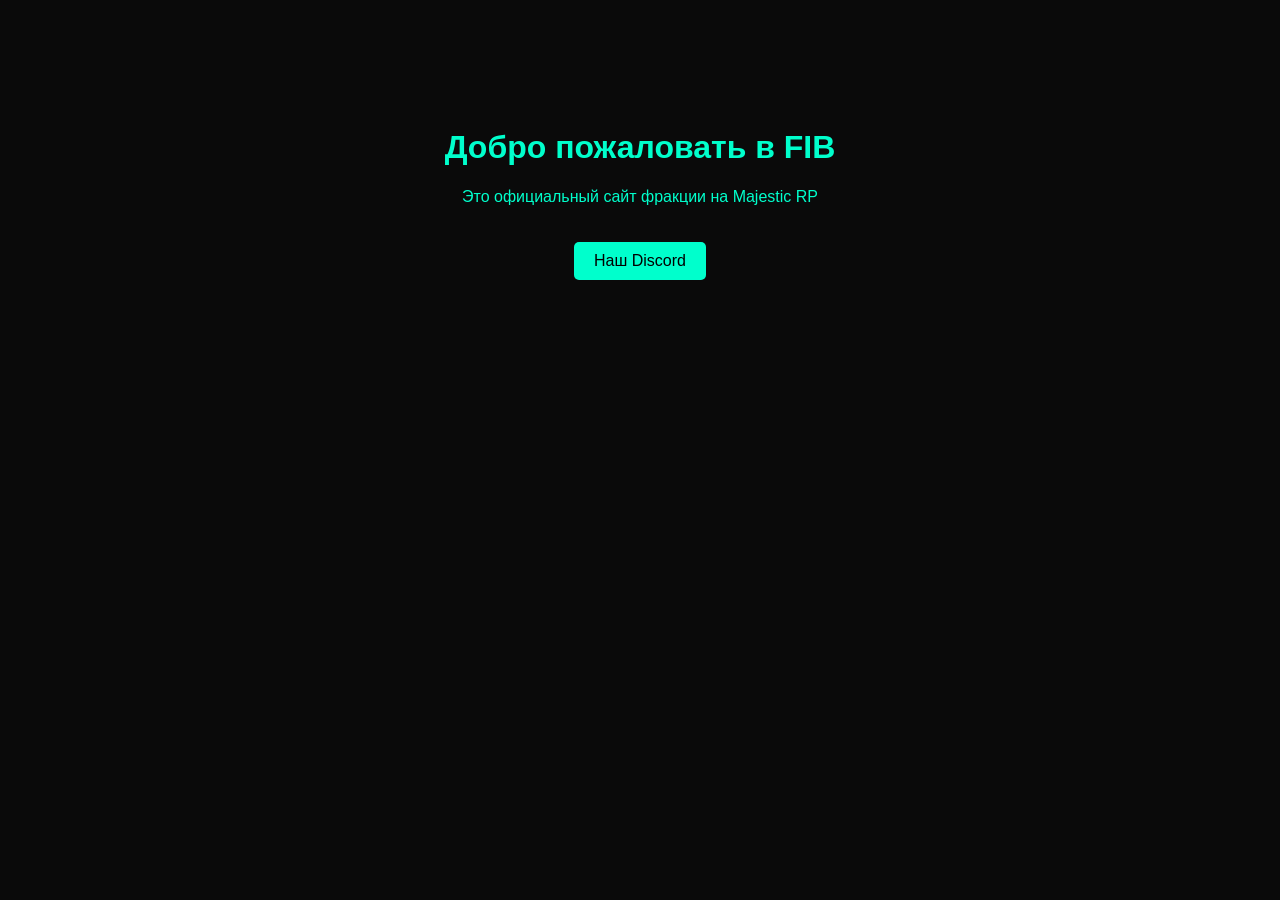
==== index.html @ 02e0b06a "Add files via upload" ====
<!DOCTYPE html>
<html lang="ru">
<head>
    <meta charset="UTF-8">
    <title>Majestic FIB</title>
    <link rel="stylesheet" href="style.css">
</head>
<body>
    <div class="container">
        <h1>Добро пожаловать в FIB</h1>
        <p>Это официальный сайт фракции на Majestic RP</p>
        <a href="https://discord.gg/yourserver" target="_blank" class="btn">Наш Discord</a>
    </div>
</body>
</html>
---- style.css ----
body {
    background-color: #0a0a0a;
    color: #00ffcc;
    font-family: Arial, sans-serif;
    text-align: center;
    padding-top: 100px;
}
.container {
    max-width: 600px;
    margin: auto;
}
.btn {
    display: inline-block;
    padding: 10px 20px;
    margin-top: 20px;
    background-color: #00ffcc;
    color: #000;
    text-decoration: none;
    border-radius: 5px;
}
.btn:hover {
    background-color: #00ddaa;
}
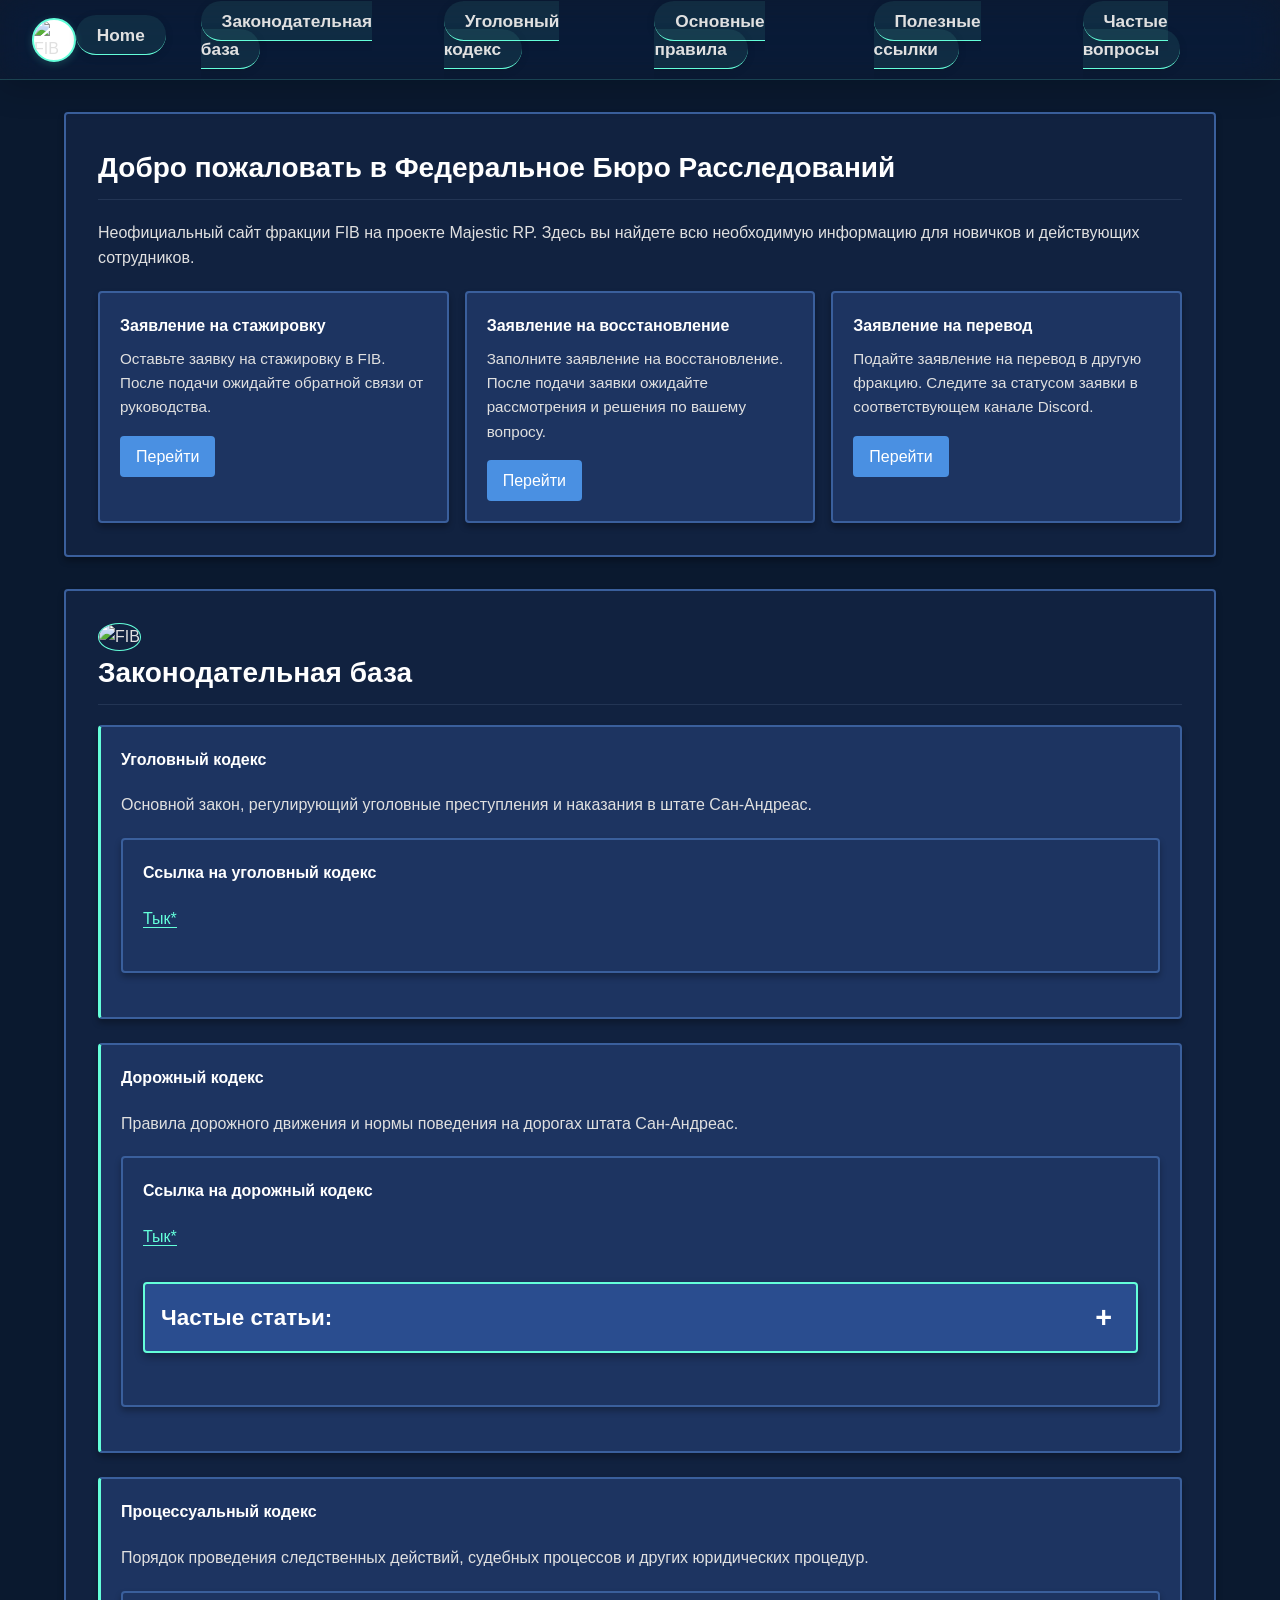
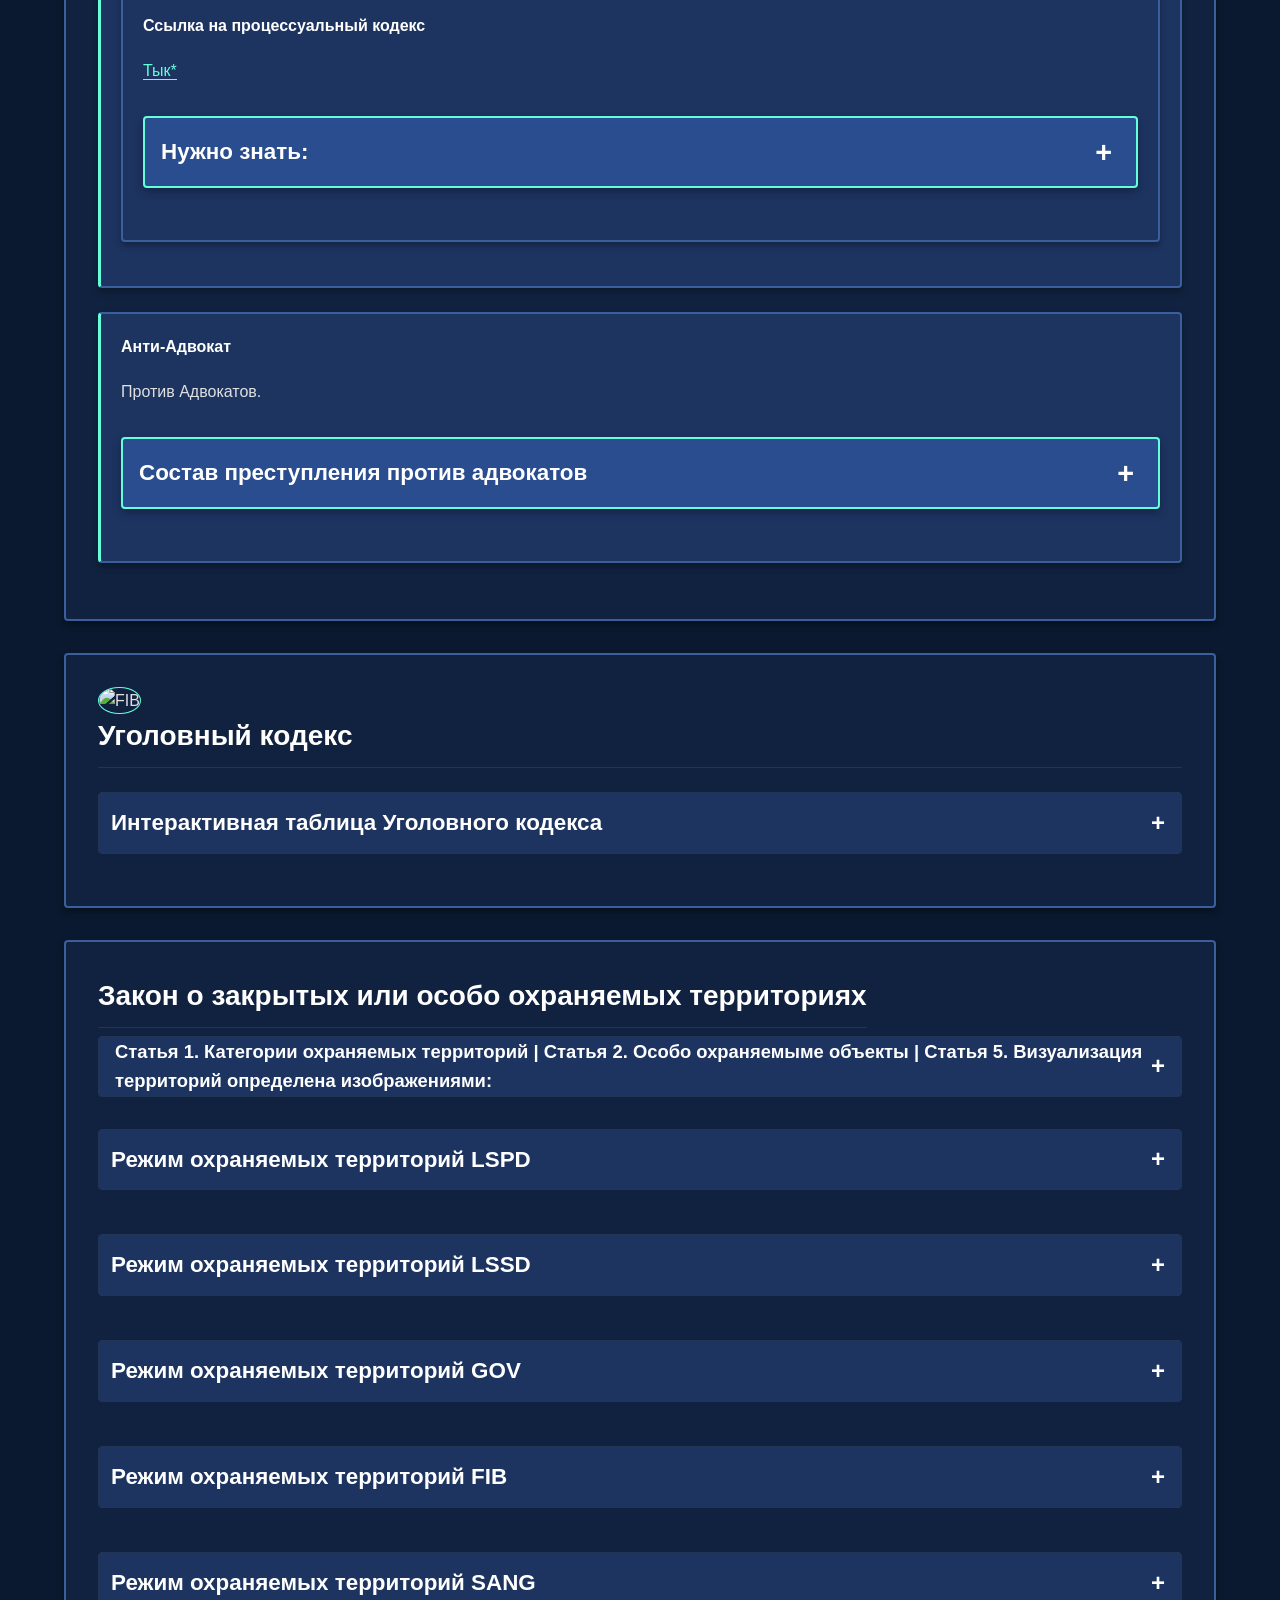
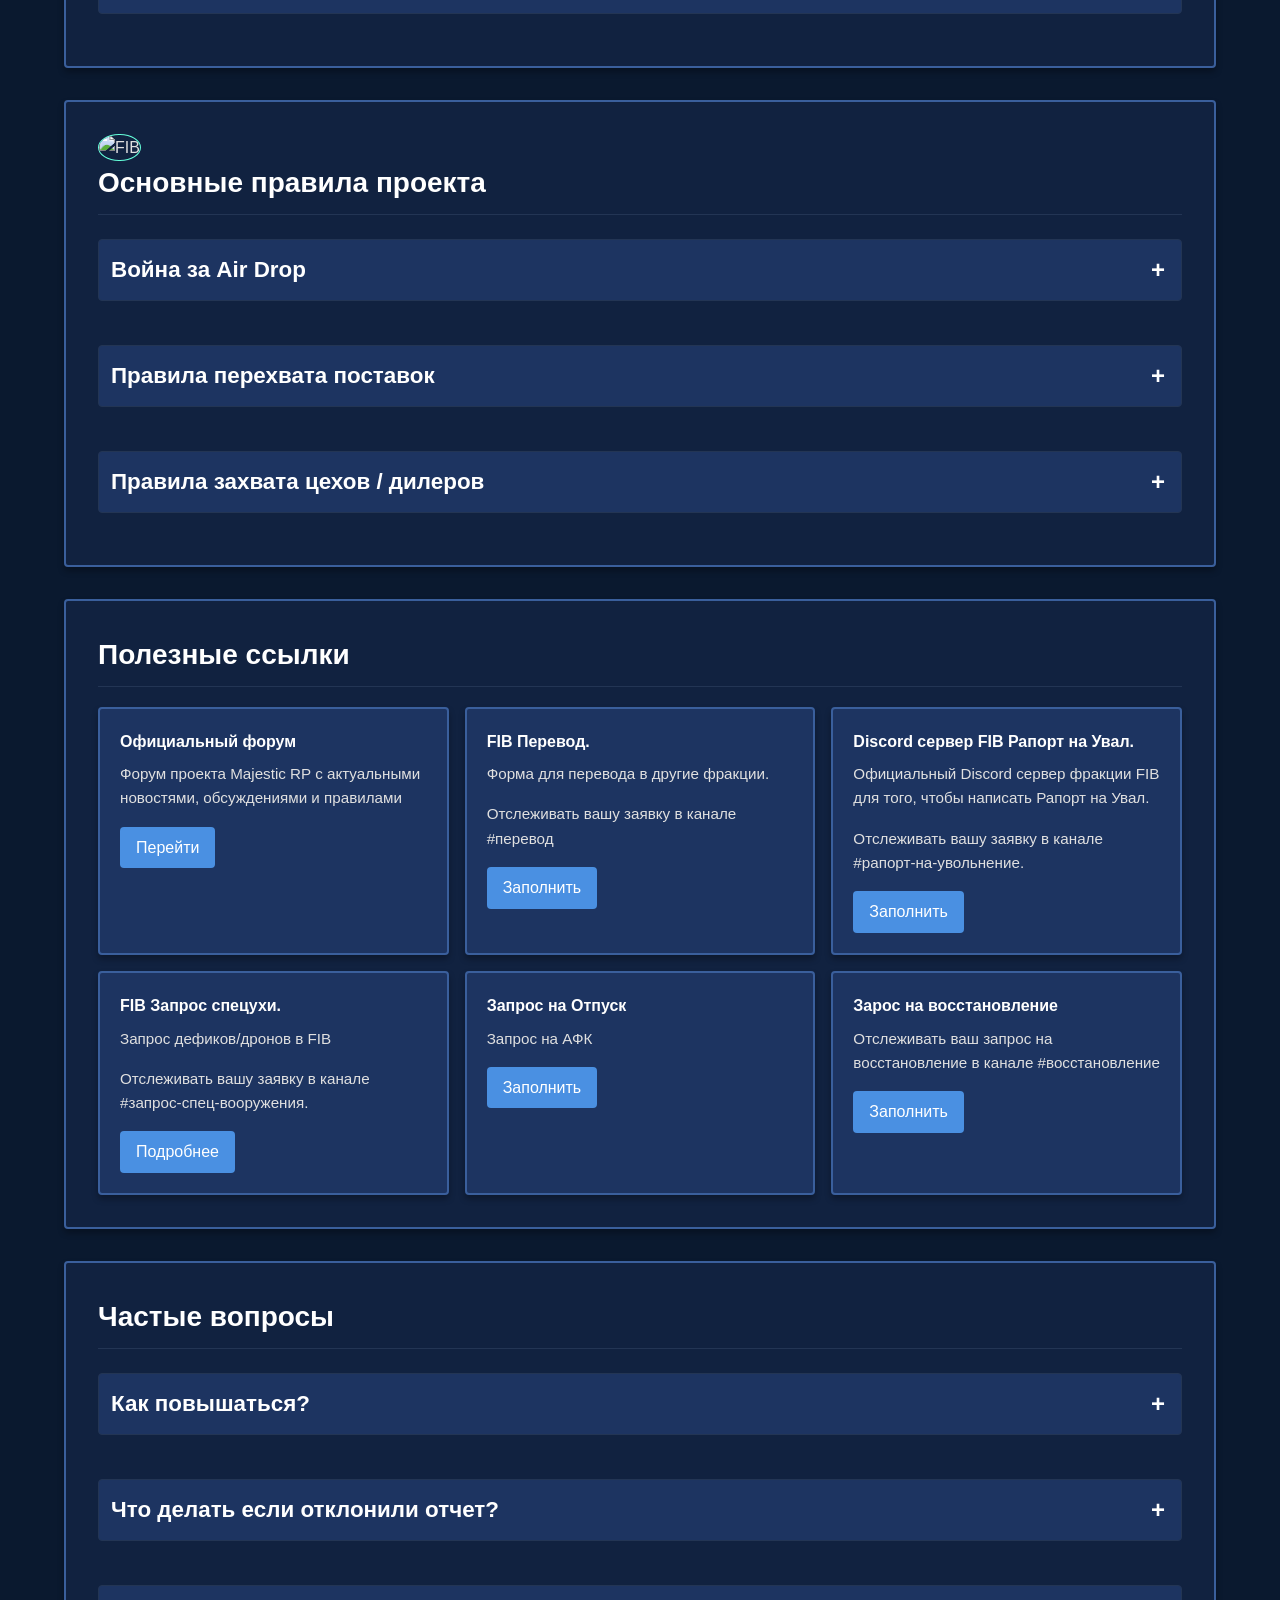
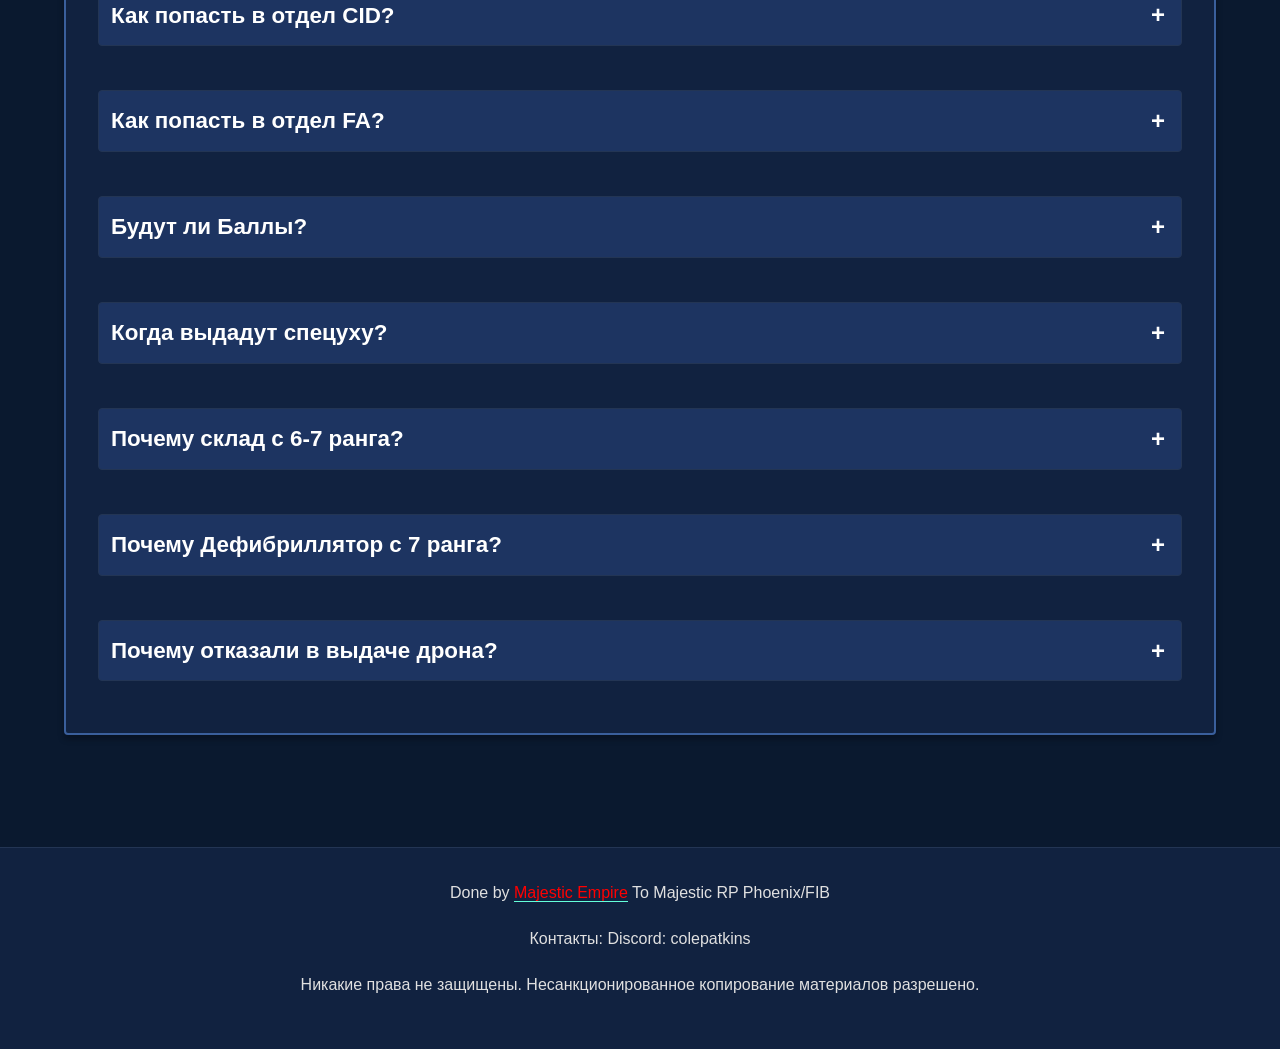
==== commit 7f1fff51: "Add files via upload" ====
--- a/index.html
+++ b/index.html
@@ -1,15 +1,2248 @@
-<!DOCTYPE html>
-<html lang="ru">
-<head>
-    <meta charset="UTF-8">
-    <title>Majestic FIB</title>
-    <link rel="stylesheet" href="style.css">
-</head>
-<body>
-    <div class="container">
-        <h1>Добро пожаловать в FIB</h1>
-        <p>Это официальный сайт фракции на Majestic RP</p>
-        <a href="https://discord.gg/yourserver" target="_blank" class="btn">Наш Discord</a>
-    </div>
-</body>
-</html>+<!DOCTYPE html>
+<html lang="ru">
+<head>
+    <meta charset="UTF-8">
+    <meta name="viewport" content="width=device-width, initial-scale=1.0, maximum-scale=1.0, user-scalable=no">
+    <title>FIB Majestic RP</title>
+    <link rel="stylesheet" href="https://cdnjs.cloudflare.com/ajax/libs/animate.css/4.1.1/animate.min.css">
+    <style>
+        :root {
+            --black: #0a192f;
+            --dark-gray: #112240;
+            --gray: #1d3461;
+            --light-gray: #2a4d8f;
+            --text: #e0e0e0;
+            --text-light: #ffffff;
+            --accent: #64ffda;
+            --accent-hover: #4cd8b2;
+            --border: #233554;
+            --border-bright: #3a5f9c;
+            --card-bg: #112240;
+            --button-bg: #1d3461;
+            --button-hover: #2a4d8f;
+            --delete-btn: #ff4d4d;
+            --delete-btn-hover: #ff3333;
+            --shadow: rgba(0, 0, 0, 0.3);
+            --transition-speed: 0.3s;
+            --link-btn: #4a90e2;
+            --link-btn-hover: #357abd;
+        }
+        
+        * {
+            margin: 0;
+            padding: 0;
+            box-sizing: border-box;
+            font-family: 'Inter', -apple-system, BlinkMacSystemFont, sans-serif;
+            transition: all var(--transition-speed) ease;
+            -webkit-text-size-adjust: none;
+            -moz-text-size-adjust: none;
+            -ms-text-size-adjust: none;
+            text-size-adjust: none;
+        }
+        
+        html {
+            scroll-behavior: smooth;
+            scroll-padding-top: 100px;
+        }
+        
+        @font-face {
+            font-family: 'Inter';
+            font-style: normal;
+            font-weight: 400;
+            src: url('https://fonts.googleapis.com/css2?family=Inter:wght@400;500;700&display=swap');
+        }
+        
+        body {
+            background-color: var(--black);
+            color: var(--text);
+            line-height: 1.6;
+            min-height: 100vh;
+            display: flex;
+            flex-direction: column;
+            align-items: center;
+            width: 100%;
+            overflow-x: hidden;
+        }
+        
+        .navbar {
+            background-color: var(--dark-gray);
+            display: flex;
+            justify-content: space-between;
+            align-items: center;
+            padding: 1rem 2rem;
+            position: sticky;
+            top: 0;
+            z-index: 1000;
+            width: 100%;
+            max-width: 100%;
+            border-bottom: 2px solid var(--border-bright);
+            box-shadow: 0 4px 6px var(--shadow);
+            transition: all 0.3s ease;
+        }
+
+        .logo-container {
+            display: flex;
+            align-items: center;
+            transition: all 0.3s ease;
+            position: relative;
+            height: 3.5rem;
+        }
+
+        .logo {
+            height: 3.5rem;
+            width: 3.5rem;
+            min-width: 3.5rem;
+            min-height: 3.5rem;
+            max-height: 3.5rem;
+            object-fit: cover;
+            border-radius: 50%;
+            margin-right: 1rem;
+            border: 1px solid var(--accent);
+            transition: transform 0.5s ease;
+            display: block;
+        }
+
+        .logo:hover {
+            animation: logoRotate 3s linear infinite;
+        }
+
+        @keyframes logoRotate {
+            0% {
+                transform: rotate(0deg);
+            }
+            100% {
+                transform: rotate(360deg);
+            }
+        }
+
+        .logo1 {
+            width: 40px;
+            height: 40px;
+            border-radius: 50%;
+            object-fit: cover;
+            margin-right: 1rem;
+            border: 1px solid var(--accent);
+            transition: transform 0.5s ease;
+        }
+
+        .logo1:hover {
+            animation: logoRotate 3s linear infinite;
+        }
+
+        .navbar::after {
+            content: '';
+            position: absolute;
+            top: 0;
+            left: 0;
+            right: 0;
+            bottom: 0;
+            background: var(--dark-gray);
+            z-index: -1;
+            transition: transform 0.5s ease;
+        }
+
+        .navbar:hover::after {
+            animation: navbarRotate 3s linear infinite;
+        }
+        
+        .nav-links {
+            display: flex;
+            align-items: center;
+            justify-content: center;
+
+            list-style: none;
+            flex-wrap: wrap;
+            transition: transform 0.5s ease;
+            margin-top: 25px;
+        }
+        
+        .nav-links li {
+            margin-left: 1.5rem;
+            display: flex;
+            align-items: center;
+            height: 100%;
+        }
+        
+        .nav-links a {
+            display: flex;
+            align-items: center;
+            height: 2.5rem;
+            padding: 0 1.2rem;
+            color: var(--text);
+            text-decoration: none;
+            font-weight: 600;
+            border-radius: 1.5rem;
+            font-size: 1.08rem;
+            background: rgba(76, 255, 218, 0.08);
+            box-shadow: 0 2px 8px var(--shadow);
+            transition: background 0.2s, color 0.2s, box-shadow 0.2s;
+        }
+        
+        .nav-links a::after {
+            content: '';
+            position: absolute;
+            width: 0;
+            height: 1px;
+            bottom: 0;
+            left: 0;
+            background-color: var(--accent);
+            transition: width var(--transition-speed) ease;
+        }
+        
+        .nav-links a:hover::after {
+            width: 100%;
+        }
+        
+        .nav-links a:hover {
+            background: var(--accent);
+            color: var(--black);
+            box-shadow: 0 4px 16px var(--shadow);
+        }
+        
+        .container {
+            max-width: 1200px;
+            margin: 2rem auto;
+            padding: 0 1.5rem;
+            width: 100%;
+        }
+        
+        section {
+            background-color: var(--dark-gray);
+            border: 2px solid var(--border-bright);
+            box-shadow: 0 4px 6px var(--shadow);
+            border-radius: 4px;
+            padding: 2rem;
+            margin-bottom: 2rem;
+            animation: fadeIn 0.5s ease;
+        }
+        
+        @keyframes fadeIn {
+            from {
+                opacity: 0;
+                transform: translateY(20px);
+            }
+            to {
+                opacity: 1;
+                transform: translateY(0);
+            }
+        }
+        
+        h1, h2, h3, h4 {
+            color: var(--text-light);
+            margin-bottom: 1.25rem;
+            font-weight: 600;
+        }
+        
+        h1 {
+            font-size: 2rem;
+        }
+        
+        h2 {
+            font-size: 1.75rem;
+            padding-bottom: 0.5rem;
+            border-bottom: 1px solid var(--border);
+        }
+        
+        h3 {
+            font-size: 1.4rem;
+            margin-top: 1.5rem;
+            cursor: pointer;
+            padding: 0.75rem;
+            background-color: var(--gray);
+            border-radius: 4px;
+            transition: all var(--transition-speed) ease;
+            border: 1px solid var(--border);
+            position: relative;
+            padding-right: 2.5rem;
+        }
+        
+        h3:hover {
+            background-color: var(--light-gray);
+            transform: translateX(10px);
+        }
+
+        h3::after {
+            content: '+';
+            position: absolute;
+            right: 1rem;
+            top: 50%;
+            transform: translateY(-50%);
+            font-size: 1.5rem;
+            transition: transform var(--transition-speed) ease;
+        }
+
+        h3.active::after {
+            content: '-';
+            transform: translateY(-50%);
+        }
+
+        /* New styles for important buttons */
+        h3.important-button {
+            background-color: var(--light-gray);
+            border: 2px solid var(--accent);
+            color: var(--text-light);
+            font-weight: 600;
+            padding: 1rem;
+            box-shadow: 0 4px 8px var(--shadow);
+            margin: 2rem 0;
+        }
+
+        h3.important-button:hover {
+            background-color: var(--accent);
+            color: var(--black);
+            transform: translateX(10px) scale(1.02);
+        }
+
+        h3.important-button::after {
+            font-size: 1.8rem;
+            right: 1.5rem;
+        }
+        
+        p {
+            margin-bottom: 1.25rem;
+            font-size: 1rem;
+        }
+        
+        ul, ol {
+            margin-left: 1.5rem;
+            margin-bottom: 1.25rem;
+        }
+        
+        li {
+            margin-bottom: 0.5rem;
+        }
+        
+        .code-section, .article-item, .rule-content {
+            background: var(--gray);
+            border: 2px solid var(--border-bright);
+            box-shadow: 0 4px 6px var(--shadow);
+            padding: 1.25rem;
+            margin-bottom: 1.5rem;
+            border-radius: 4px;
+            transition: transform var(--transition-speed) ease, box-shadow var(--transition-speed) ease;
+        }
+        
+        .code-section:hover, .article-item:hover, .rule-content:hover {
+            transform: translateY(-5px);
+            box-shadow: 0 6px 12px var(--shadow);
+        }
+        
+        .code-section {
+            border-left: 3px solid var(--accent);
+        }
+        
+        .collapsible-content {
+            max-height: 0;
+            overflow: hidden;
+            padding: 0 1.25rem;
+            transition: all 0.5s ease;
+            opacity: 0;
+            visibility: hidden;
+        }
+        
+        .collapsible-content.active {
+            max-height: 10000px;
+            padding: 1.25rem;
+            background: var(--gray);
+            border-radius: 0 0 4px 4px;
+            animation: expand 0.5s ease;
+            opacity: 1;
+            visibility: visible;
+        }
+        
+        @keyframes expand {
+            from {
+                opacity: 0;
+                transform: translateY(-10px);
+            }
+            to {
+                opacity: 1;
+                transform: translateY(0);
+            }
+        }
+        
+        .faq-item {
+            background: var(--gray);
+            border: 2px solid var(--border-bright);
+            box-shadow: 0 4px 6px var(--shadow);
+            padding: 1rem;
+            margin-bottom: 1rem;
+            border-radius: 4px;
+        }
+        
+        a {
+            color: var(--accent);
+            text-decoration: none;
+            border-bottom: 1px solid var(--accent);
+            transition: all 0.2s ease;
+        }
+        
+        a:hover {
+            color: var(--accent-hover);
+            border-bottom-color: transparent;
+        }
+        
+        .crime-composition {
+            display: flex;
+            justify-content: center;
+            align-items: flex-start;
+            gap: 1rem;
+            margin: 2rem 0;
+            flex-wrap: wrap;
+        }
+        
+        .composition-block {
+            background-color: var(--gray);
+            border: 2px solid var(--border-bright);
+            box-shadow: 0 4px 6px var(--shadow);
+            border-radius: 4px;
+            padding: 1rem;
+            width: 100%;
+            max-width: 450px;
+            flex: 1;
+            min-width: 300px;
+        }
+        
+        .block-title {
+            font-weight: 600;
+            font-size: 1.1rem;
+            text-align: center;
+            margin-bottom: 1rem;
+            padding-bottom: 0.5rem;
+            border-bottom: 1px solid var(--border);
+            color: var(--text-light);
+        }
+        
+        .sub-block {
+            margin-bottom: 1rem;
+        }
+        
+        .sub-block-title {
+            font-weight: 500;
+            margin-bottom: 0.75rem;
+            color: var(--text-light);
+        }
+        
+        .item {
+            margin-left: 1rem;
+            margin-bottom: 0.5rem;
+            font-size: 0.95rem;
+        }
+        
+        .required {
+            color: var(--text-light);
+            font-weight: 500;
+        }
+        
+        .plus-sign {
+            font-size: 1.5rem;
+            align-self: center;
+            margin: 0 0.5rem;
+            color: var(--accent);
+        }
+        
+        .explanation {
+            max-width: 800px;
+            margin-top: 1.5rem;
+            padding: 1rem;
+            background-color: var(--gray);
+            border: 1px solid var(--border);
+            border-radius: 4px;
+            font-size: 0.95rem;
+        }
+        
+        .section-connector {
+            position: relative;
+            height: 1rem;
+            margin: 0.75rem 0;
+        }
+        
+        .section-connector:before {
+            content: "";
+            position: absolute;
+            top: 50%;
+            left: 0;
+            right: 0;
+            height: 1px;
+            background-color: var(--border);
+        }
+        
+        .investigation-list {
+            columns: 2;
+            column-gap: 2rem;
+            margin: 1rem 0;
+        }
+        
+        .investigation-list li {
+            break-inside: avoid;
+            margin-bottom: 0.5rem;
+            font-size: 0.95rem;
+        }
+
+        .useful-links {
+            display: grid;
+            grid-template-columns: repeat(auto-fill, minmax(280px, 1fr));
+            gap: 1rem;
+            margin-top: 1rem;
+        }
+        
+        .link-card {
+            background: var(--gray);
+            border: 2px solid var(--border-bright);
+            box-shadow: 0 4px 6px var(--shadow);
+            border-radius: 4px;
+            padding: 1.25rem;
+            transition: transform var(--transition-speed) ease, box-shadow var(--transition-speed) ease;
+        }
+        
+        .link-card:hover {
+            transform: translateY(-5px);
+            box-shadow: 0 6px 12px var(--shadow);
+        }
+        
+        .link-card h4 {
+            margin-bottom: 0.5rem;
+            color: var(--text-light);
+        }
+        
+        .link-card p {
+            margin-bottom: 1rem;
+            font-size: 0.95rem;
+        }
+        
+        .link-card a {
+            display: inline-block;
+            padding: 0.5rem 1rem;
+            background: var(--link-btn);
+            border-radius: 4px;
+            color: var(--text-light);
+            font-weight: 500;
+            border: none;
+            transition: all var(--transition-speed) ease;
+        }
+        
+        .link-card a:hover {
+            background: var(--link-btn-hover);
+            color: var(--text-light);
+            transform: translateY(-2px);
+        }
+
+        .uk-fullscreen {
+            position: fixed;
+            top: 0;
+            left: 0;
+            right: 0;
+            bottom: 0;
+            width: 100%;
+            height: 100%;
+            z-index: 1000;
+            background-color: var(--black);
+            padding: 1rem;
+            display: flex;
+            flex-direction: column;
+            border: 2px solid var(--border-bright);
+            box-shadow: 0 8px 16px var(--shadow);
+            animation: fadeIn 0.3s ease;
+        }
+        
+        .uk-fullscreen-header {
+            display: flex;
+            justify-content: space-between;
+            align-items: center;
+            margin-bottom: 1rem;
+            padding-bottom: 0.5rem;
+            border-bottom: 2px solid var(--border-bright);
+        }
+        
+        .uk-fullscreen-close {
+            background-color: var(--border);
+            color: var(--text-light);
+            border: 2px solid var(--border-bright);
+            box-shadow: 0 2px 4px var(--shadow);
+            border-radius: 4px;
+            cursor: pointer;
+            font-weight: 500;
+            transition: all var(--transition-speed) ease;
+        }
+        
+        .uk-fullscreen-close:hover {
+            transform: rotate(90deg);
+        }
+        
+        .uk-fullscreen-iframe {
+            flex-grow: 1;
+            border: none;
+            width: 100%;
+            height: calc(100% - 50px);
+        }
+        
+        .uk-fullscreen-btn {
+            background-color: var(--gray);
+            color: var(--text-light);
+            border: 2px solid var(--border-bright);
+            box-shadow: 0 2px 4px var(--shadow);
+            border-radius: 4px;
+            cursor: pointer;
+            font-weight: 500;
+            margin-top: 1rem;
+            display: inline-block;
+            padding: 0.75rem 1.5rem;
+            transition: all var(--transition-speed) ease;
+        }
+        
+        .uk-fullscreen-btn:hover {
+            background-color: var(--light-gray);
+            transform: translateY(-2px);
+        }
+        
+        footer {
+            background-color: var(--dark-gray);
+            color: var(--text);
+            text-align: center;
+            padding: 2rem 0;
+            margin-top: 3rem;
+            width: 100%;
+            border-top: 1px solid var(--border);
+            font-size: 0.9rem;
+        }
+        .Red {
+            color: red;
+        }
+        
+        @media (max-width: 992px) {
+            .navbar {
+                padding: 1rem 0.5rem 0.7rem 0.5rem;
+            }
+            
+            .nav-links {
+                gap: 0.7rem;
+                min-height: 44px;
+                height: 44px;
+            }
+            
+            .nav-links a {
+                padding: 0.5rem 1rem;
+                font-size: 0.98rem;
+                height: 32px;
+            }
+            
+            .container {
+                padding: 0 1rem;
+            }
+            
+            section {
+                padding: 1.5rem;
+            }
+            
+            .investigation-list {
+                columns: 1;
+            }
+            
+            .crime-composition {
+                flex-direction: column;
+                align-items: center;
+            }
+            
+            .composition-block {
+                max-width: 100%;
+            }
+        }
+        
+        @media (max-width: 768px) {
+            h1 {
+                font-size: 1.75rem;
+            }
+            
+            h2 {
+                font-size: 1.5rem;
+            }
+            
+            h3 {
+                font-size: 1.25rem;
+            }
+            
+            .crime-composition {
+                flex-direction: column;
+                align-items: center;
+            }
+            
+            .plus-sign {
+                transform: rotate(90deg);
+                margin: 1rem 0;
+            }
+
+            .useful-links {
+                grid-template-columns: 1fr;
+            }
+            
+            .logo-container {
+                flex-direction: column;
+                text-align: center;
+                margin-bottom: 1rem;
+            }
+            
+            .logo {
+                margin-right: 0;
+                margin-bottom: 0.5rem;
+            }
+        }
+        
+        @media (max-width: 480px) {
+            h1 {
+                font-size: 1.5rem;
+            }
+            
+            h2 {
+                font-size: 1.3rem;
+            }
+            
+            h3 {
+                font-size: 1.15rem;
+                padding: 0.75rem;
+            }
+            
+            p, li {
+                font-size: 0.95rem;
+            }
+            
+            section {
+                padding: 1.25rem;
+            }
+            
+            .code-section, .article-item, .rule-content {
+                padding: 1rem;
+            }
+            
+            .composition-block {
+                padding: 0.75rem;
+            }
+            
+            .block-title {
+                font-size: 1rem;
+            }
+            
+            .nav-links {
+                justify-content: center;
+            }
+            
+            .nav-links li {
+                margin: 0.5rem;
+            }
+        }
+
+        .postanovleniya-container {
+            background: var(--gray);
+            padding: 2rem;
+            border-radius: 4px;
+            margin-top: 1rem;
+        }
+
+        .admin-panel, .admin-login {
+            background: var(--dark-gray);
+            padding: 1.5rem;
+            border-radius: 4px;
+            margin-bottom: 2rem;
+            border: 2px solid var(--border-bright);
+            box-shadow: 0 4px 6px var(--shadow);
+        }
+
+        .post-form, .login-form {
+            display: flex;
+            flex-direction: column;
+            gap: 1rem;
+        }
+
+        .form-group {
+            display: flex;
+            flex-direction: column;
+            gap: 0.5rem;
+        }
+
+        .form-group label {
+            color: var(--text-light);
+            font-weight: 500;
+        }
+
+        .form-group input, .form-group textarea {
+            padding: 0.75rem;
+            border-radius: 4px;
+            border: 2px solid var(--border-bright);
+            box-shadow: 0 2px 4px var(--shadow);
+            background: var(--gray);
+            color: var(--text);
+            font-size: 1rem;
+            transition: all var(--transition-speed) ease;
+        }
+
+        .form-group textarea {
+            min-height: 150px;
+            resize: vertical;
+        }
+
+        .form-group input:focus, .form-group textarea:focus {
+            border-color: var(--accent);
+            box-shadow: 0 0 0 2px var(--accent-hover);
+            outline: none;
+            transform: translateY(-2px);
+        }
+
+        .submit-btn, .login-btn, .logout-btn {
+            background: var(--accent);
+            color: var(--black);
+            border: 2px solid var(--border-bright);
+            box-shadow: 0 2px 4px var(--shadow);
+            border-radius: 4px;
+            cursor: pointer;
+            font-weight: 500;
+            padding: 0.75rem 1.5rem;
+            transition: all var(--transition-speed) ease;
+        }
+
+        .submit-btn:hover, .login-btn:hover, .logout-btn:hover {
+            background: var(--accent-hover);
+            transform: translateY(-2px);
+        }
+
+        .posts-list {
+            display: grid;
+            gap: 1.5rem;
+            margin-top: 1.5rem;
+        }
+
+        .post-card {
+            background: var(--card-bg);
+            padding: 1.5rem;
+            border-radius: 4px;
+            border: 2px solid var(--border-bright);
+            box-shadow: 0 4px 6px var(--shadow);
+            transition: transform var(--transition-speed) ease, box-shadow var(--transition-speed) ease;
+        }
+        
+        .post-card:hover {
+            transform: translateY(-5px);
+            box-shadow: 0 6px 12px var(--shadow);
+        }
+
+        .post-card h4 {
+            color: var(--text-light);
+            margin-bottom: 1rem;
+        }
+
+        .post-card p {
+            margin-bottom: 1rem;
+        }
+
+        .post-card img {
+            max-width: 100%;
+            border-radius: 4px;
+            margin-top: 1rem;
+        }
+
+        .post-actions {
+            display: flex;
+            gap: 1rem;
+            margin-top: 1rem;
+        }
+
+        .delete-btn {
+            background: var(--delete-btn);
+            color: white;
+            border: 2px solid var(--delete-btn);
+            box-shadow: 0 2px 4px var(--shadow);
+            border-radius: 4px;
+            cursor: pointer;
+            font-weight: 500;
+            padding: 0.5rem 1rem;
+            transition: all var(--transition-speed) ease;
+        }
+        
+        .delete-btn:hover {
+            background: var(--delete-btn-hover);
+            transform: translateY(-2px);
+        }
+
+        .admin-header {
+            display: flex;
+            justify-content: space-between;
+            align-items: center;
+            margin-bottom: 1.5rem;
+        }
+        img {
+            transition: opacity var(--transition-speed) ease;
+        }
+
+        img[loading] {
+            opacity: 0;
+        }
+
+        img.loaded {
+            opacity: 1;
+        }
+
+        .loading {
+            position: fixed;
+            top: 0;
+            left: 0;
+            width: 100%;
+            height: 100%;
+            background: var(--black);
+            display: flex;
+            justify-content: center;
+            align-items: center;
+            z-index: 9999;
+            animation: fadeOut 0.5s ease 1s forwards;
+        }
+
+        @keyframes fadeOut {
+            to {
+                opacity: 0;
+                visibility: hidden;
+            }
+        }
+
+        .loading-spinner {
+            width: 50px;
+            height: 50px;
+            border: 3px solid var(--border);
+            border-top-color: var(--accent);
+            border-radius: 50%;
+            animation: spin 1s linear infinite;
+        }
+
+        @keyframes spin {
+            to {
+                transform: rotate(360deg);
+            }
+        }
+
+        h3[onclick] {
+            cursor: pointer;
+            -webkit-tap-highlight-color: transparent;
+            touch-action: manipulation;
+        }
+
+        .logo-title-group {
+            display: flex;
+            align-items: center;
+            height: 100%;
+        }
+        .logo-title-group h1 {
+            font-size: 2rem;
+            line-height: 1;
+            margin: 0;
+            display: flex;
+            align-items: center;
+            height: 2.5rem;
+        }
+        .logo-by-connor {
+            display: block;
+            position: absolute;
+            left: 0;
+            top: 60%;
+            white-space: nowrap;
+            opacity: 0;
+            pointer-events: none;
+            font-size: 1rem;
+            color: var(--accent);
+            font-weight: 500;
+            letter-spacing: 0.5px;
+            transform: translateY(0);
+            transition: opacity 0.3s, transform 0.3s;
+        }
+        .logo-container:hover .logo-by-connor,
+        .logo:focus + .logo-title-group .logo-by-connor {
+            opacity: 1;
+            transform: translateY(0);
+            pointer-events: auto;
+        }
+
+        .explanation-btn {
+            background: #fffbe6;
+            color: #b8860b;
+            border: 2px solid #ffe066;
+            border-radius: 4px;
+            font-weight: 600;
+            font-size: 1rem;
+            padding: 0.5rem 1rem;
+            display: flex;
+            align-items: center;
+            gap: 0.5rem;
+            cursor: pointer;
+            box-shadow: 0 2px 6px var(--shadow);
+            transition: background 0.2s, color 0.2s, border 0.2s;
+        }
+        .explanation-btn:hover {
+            background: #ffe066;
+            color: #7c5c00;
+            border-color: #ffd700;
+        }
+        .explanation-modal {
+            position: fixed;
+            top: 0; left: 0; right: 0; bottom: 0;
+            width: 100vw;
+            height: 100vh;
+            background: rgba(10, 25, 47, 0.97);
+            z-index: 2000;
+            display: flex;
+            align-items: center;
+            justify-content: center;
+            animation: fadeInModal 0.4s cubic-bezier(.4,0,.2,1);
+        }
+        .explanation-modal[aria-hidden="true"] {
+            animation: fadeOutModal 0.3s cubic-bezier(.4,0,.2,1);
+        }
+        @keyframes fadeInModal {
+            from { opacity: 0; }
+            to { opacity: 1; }
+        }
+        @keyframes fadeOutModal {
+            from { opacity: 1; }
+            to { opacity: 0; }
+        }
+        .explanation-modal-content {
+            background: #fffbe6;
+            color: #222;
+            border-radius: 12px;
+            box-shadow: 0 8px 32px 0 rgba(0,0,0,0.25);
+            max-width: 420px;
+            width: 90vw;
+            padding: 2.5rem 2rem 2rem 2rem;
+            display: flex;
+            flex-direction: column;
+            align-items: center;
+            position: relative;
+            animation: modalPopIn 0.5s cubic-bezier(.4,0,.2,1);
+        }
+        @keyframes modalPopIn {
+            from { transform: scale(0.85); opacity: 0; }
+            to { transform: scale(1); opacity: 1; }
+        }
+        .explanation-modal-header {
+            display: flex;
+            align-items: center;
+            gap: 0.75rem;
+            margin-bottom: 1.2rem;
+        }
+        .explanation-modal-header h2 {
+            color: #b8860b;
+            margin: 0;
+            font-size: 1.5rem;
+            font-weight: 700;
+        }
+        .explanation-modal-body {
+            font-size: 1.1rem;
+            color: #222;
+            margin-bottom: 2rem;
+            text-align: center;
+        }
+        .explanation-modal-close {
+            background: #ffe066;
+            color: #7c5c00;
+            border: none;
+            border-radius: 4px;
+            font-size: 1.1rem;
+            font-weight: 600;
+            padding: 0.7rem 2.2rem;
+            cursor: pointer;
+            box-shadow: 0 2px 8px var(--shadow);
+            transition: background 0.2s, color 0.2s;
+        }
+        .explanation-modal-close:hover {
+            background: #ffd700;
+            color: #b8860b;
+        }
+        @media (max-width: 600px) {
+            .explanation-modal-content {
+                padding: 1.2rem 0.5rem 1rem 0.5rem;
+            }
+            .explanation-modal-header h2 {
+                font-size: 1.1rem;
+            }
+        }
+
+        .explanation-row {
+            display: flex;
+            align-items: stretch;
+            gap: 0.5rem;
+            margin-bottom: 0.5rem;
+        }
+        .explanation-btn, .explanation-heading {
+            height: 100%;
+            display: flex;
+            align-items: center;
+        }
+        .explanation-btn {
+            background: #fffbe6;
+            color: #b8860b;
+            border: 2px solid #ffe066;
+            border-radius: 4px;
+            font-weight: 600;
+            font-size: 1rem;
+            padding: 0 1.2rem;
+            min-width: 120px;
+            box-sizing: border-box;
+            box-shadow: 0 2px 6px var(--shadow);
+            transition: background 0.2s, color 0.2s, border 0.2s;
+            justify-content: center;
+            height: 44px;
+        }
+        .explanation-btn:hover {
+            background: #ffe066;
+            color: #7c5c00;
+            border-color: #ffd700;
+        }
+        .explanation-heading {
+            flex: 1;
+            margin: 0;
+            font-size: 1.15rem;
+            padding: 0 1rem;
+            border-radius: 4px;
+            border: 1px solid var(--border);
+            background-color: var(--gray);
+            color: var(--text-light);
+            font-weight: 600;
+            cursor: pointer;
+            transition: all var(--transition-speed) ease;
+            display: flex;
+            align-items: center;
+            min-height: 44px;
+        }
+        .explanation-heading:hover {
+            background-color: var(--light-gray);
+            transform: translateX(10px);
+        }
+        .explanation-heading::after {
+            content: '+';
+            position: absolute;
+            right: 1rem;
+            top: 50%;
+            transform: translateY(-50%);
+            font-size: 1.5rem;
+            transition: transform var(--transition-speed) ease;
+        }
+        .explanation-heading.active::after {
+            content: '-';
+            transform: translateY(-50%);
+        }
+        @media (max-width: 600px) {
+            .explanation-heading {
+                font-size: 1rem;
+                padding: 0 0.5rem;
+            }
+            .explanation-btn {
+                font-size: 0.95rem;
+                min-width: 90px;
+                padding: 0 0.7rem;
+            }
+        }
+
+        .explanation-title-row {
+            display: flex;
+            align-items: center;
+            gap: 1rem;
+            margin-bottom: 0.5rem;
+        }
+        .explanation-title-row h2 {
+            margin: 0;
+            font-size: 1.75rem;
+            font-weight: 600;
+            color: var(--text-light);
+        }
+        @media (max-width: 600px) {
+            .explanation-title-row h2 {
+                font-size: 1.2rem;
+            }
+            .explanation-title-row .explanation-btn {
+                font-size: 0.95rem;
+                min-width: 90px;
+                padding: 0 0.7rem;
+            }
+        }
+
+        /* Apple-style Notch Navbar: Logo left, links right, glass/fancy style */
+        .notch-navbar {
+            position: sticky;
+            top: 0;
+            z-index: 2000;
+            width: 100vw;
+            display: flex;
+            align-items: center;
+            justify-content: space-between;
+            height: 80px;
+            background: rgba(20, 30, 50, 0.35);
+            backdrop-filter: blur(18px) saturate(1.5);
+            box-shadow: 0 8px 32px 0 rgba(0,0,0,0.18);
+            border-bottom: 1.5px solid rgba(100,255,218,0.18);
+            padding: 0 2.5vw;
+            transition: background 0.3s;
+        }
+        .notch-logo {
+            display: flex;
+            align-items: center;
+            height: 100%;
+        }
+        .fib-icon {
+            width: 44px;
+            height: 44px;
+            border-radius: 50%;
+            border: 2px solid #64ffda;
+            box-shadow: 0 2px 8px rgba(100,255,218,0.18);
+            background: #fff;
+            object-fit: cover;
+            transition: transform 0.4s cubic-bezier(.4,0,.2,1);
+        }
+        .fib-icon:hover {
+            transform: scale(1.12) rotate(8deg);
+        }
+        .notch-nav-links {
+            display: flex;
+            align-items: center;
+            gap: 2.2rem;
+            list-style: none;
+            margin: 0;
+            padding: 0;
+            transition: all 0.3s;
+        }
+        .notch-nav-links li a {
+            color: #e0e0e0;
+            font-weight: 600;
+            font-size: 1.08rem;
+            padding: 0.6rem 1.3rem;
+            border-radius: 1.5rem;
+            background: rgba(100,255,218,0.08);
+            box-shadow: 0 2px 8px rgba(0,0,0,0.12);
+            text-decoration: none;
+            transition: background 0.2s, color 0.2s, box-shadow 0.2s;
+            position: relative;
+        }
+        .notch-nav-links li a:hover {
+            background: #64ffda;
+            color: #0a192f;
+            box-shadow: 0 4px 16px rgba(100,255,218,0.18);
+        }
+        .notch-menu-btn {
+            display: none;
+            flex-direction: column;
+            justify-content: center;
+            align-items: center;
+            width: 48px;
+            height: 48px;
+            background: rgba(100,255,218,0.12);
+            border: none;
+            border-radius: 50%;
+            margin-left: 1.5rem;
+            cursor: pointer;
+            box-shadow: 0 2px 8px rgba(100,255,218,0.18);
+            transition: background 0.2s;
+            z-index: 10;
+        }
+        .notch-menu-btn:hover {
+            background: #64ffda;
+        }
+        .notch-menu-btn span {
+            display: block;
+            width: 26px;
+            height: 3.5px;
+            background: #e0e0e0;
+            margin: 3.5px 0;
+            border-radius: 2px;
+            transition: all 0.3s;
+        }
+        @media (max-width: 900px) {
+            .notch-navbar {
+                padding: 0 1vw;
+            }
+            .notch-nav-links {
+                position: fixed;
+                top: 80px;
+                left: 0;
+                right: 0;
+                background: rgba(20,30,50,0.95);
+                flex-direction: column;
+                align-items: center;
+                gap: 1.5rem;
+                padding: 2rem 0 2.5rem 0;
+                box-shadow: 0 8px 32px 0 rgba(0,0,0,0.18);
+                border-bottom-left-radius: 18px;
+                border-bottom-right-radius: 18px;
+                transform: translateY(-120%);
+                opacity: 0;
+                pointer-events: none;
+            }
+            .notch-nav-links.open {
+                transform: translateY(0);
+                opacity: 1;
+                pointer-events: auto;
+                transition: all 0.35s cubic-bezier(.4,0,.2,1);
+            }
+            .notch-menu-btn {
+                display: flex;
+            }
+        }
+
+        .image-container {
+            width: 100%;
+            overflow-x: auto;
+            -webkit-overflow-scrolling: touch;
+            display: flex;
+            flex-direction: column;
+            align-items: flex-start;
+        }
+        .image-container img {
+            max-width: 1500px;
+            width: 100%;
+            height: auto;
+            border-radius: 4px;
+            margin: 1rem 0;
+            display: block;
+        }
+        @media (max-width: 900px) {
+            .image-container {
+                overflow-x: auto;
+                width: 100vw;
+                padding-bottom: 0.5rem;
+            }
+            .image-container img {
+                min-width: 350px;
+                max-width: 95vw;
+                width: 95vw;
+                height: auto;
+            }
+        }
+        @media (max-width: 600px) {
+            .image-container {
+                overflow-x: auto;
+                width: 100vw;
+                padding-bottom: 0.5rem;
+            }
+            .image-container img {
+                min-width: 250px;
+                max-width: 98vw;
+                width: 98vw;
+                height: auto;
+            }
+        }
+    </style>
+</head>
+<body>
+    
+    <div class="loading">
+        <div class="loading-spinner"></div>
+    </div>
+
+    <nav class="notch-navbar">
+        <div class="notch-logo">
+            <img src="https://i.namu.wiki/i/XXGQFG5MWC7iY75oY2LX3NpGe3eABvGylkrHGbs4Z4IYvb6mHkf04YEzvNuygmuFcGlKefuaEbsucLLevyvWow.webp" alt="FIB" class="fib-icon">
+        </div>
+        <ul class="notch-nav-links" id="notchNavLinks">
+            <li><a href="#home">Home</a></li>
+            <li><a href="#legislation">Законодательная база</a></li>
+            <li><a href="#uk">Уголовный кодекс</a></li>
+            <li><a href="#rules">Основные правила</a></li>
+            <li><a href="#useful-links">Полезные ссылки</a></li>
+            <li><a href="#faq">Частые вопросы</a></li>
+        </ul>
+        <button class="notch-menu-btn" id="notchMenuBtn" aria-label="Открыть меню">
+            <span></span><span></span><span></span>
+        </button>
+    </nav>
+
+    <style>
+
+    document.addEventListener('DOMContentLoaded', function() {
+        const menuBtn = document.getElementById('notchMenuBtn');
+        const navLinks = document.getElementById('notchNavLinks');
+        let open = false;
+        if (menuBtn && navLinks) {
+            menuBtn.addEventListener('click', function(e) {
+                e.stopPropagation();
+                open = !open;
+                navLinks.classList.toggle('open', open);
+                menuBtn.classList.toggle('active', open);
+            });
+            document.addEventListener('click', function(e) {
+                if (open && !navLinks.contains(e.target) && !menuBtn.contains(e.target)) {
+                    navLinks.classList.remove('open');
+                    menuBtn.classList.remove('active');
+                    open = false;
+                }
+            });
+        }
+    });
+    </style>
+    <script>
+
+    document.addEventListener('DOMContentLoaded', function() {
+        const menuBtn = document.getElementById('notchMenuBtn');
+        const navLinks = document.getElementById('notchNavLinks');
+        let open = false;
+        if (menuBtn && navLinks) {
+            menuBtn.addEventListener('click', function(e) {
+                e.stopPropagation();
+                open = !open;
+                navLinks.classList.toggle('open', open);
+                menuBtn.classList.toggle('active', open);
+            });
+            document.addEventListener('click', function(e) {
+                if (open && !navLinks.contains(e.target) && !menuBtn.contains(e.target)) {
+                    navLinks.classList.remove('open');
+                    menuBtn.classList.remove('active');
+                    open = false;
+                }
+            });
+        }
+    });
+    </script>
+
+    <div class="container">
+        <section id="home">
+            <h2>Добро пожаловать в Федеральное Бюро Расследований</h2>
+            <p>Неофициальный сайт фракции FIB на проекте Majestic RP. Здесь вы найдете всю необходимую информацию для новичков и действующих сотрудников.</p>
+
+            <div class="useful-links" style="margin-top:0;">
+                <div class="link-card">
+                    <h4>Заявление на стажировку</h4>
+                    <p>Оставьте заявку на стажировку в FIB. После подачи ожидайте обратной связи от руководства.</p>
+                    <a href="https://docs.google.com/forms/d/e/1FAIpQLSdLpp4RrcEBkkb_MSsJJ_EXnRVlBrTEY9ScJ5VNscFbN4furA/viewform" target="_blank">Перейти</a>
+                </div>
+                <div class="link-card">
+                    <h4>Заявление на восстановление</h4>
+                    <p>Заполните заявление на восстановление. После подачи заявки ожидайте рассмотрения и решения по вашему вопросу.</p>
+                    <a href="https://docs.google.com/forms/d/e/1FAIpQLSffiZ1Qp1ZGVC_A2HhPibPSKnm7WuJTQ-FRScRDXeMl1UNi9Q/viewform" target="_blank">Перейти</a>
+                </div>
+                <div class="link-card">
+                    <h4>Заявление на перевод</h4>
+                    <p>Подайте заявление на перевод в другую фракцию. Следите за статусом заявки в соответствующем канале Discord.</p>
+                    <a href="https://docs.google.com/forms/d/e/1FAIpQLSeisQ3BkrVLxSrH1N4ZwPH-pdyoQ-91jLjCSTlLxXRtpDCpWw/viewform" target="_blank">Перейти</a>
+                </div>
+            </div>
+        </section>
+        
+        <section id="legislation">
+            <img src="https://i.namu.wiki/i/XXGQFG5MWC7iY75oY2LX3NpGe3eABvGylkrHGbs4Z4IYvb6mHkf04YEzvNuygmuFcGlKefuaEbsucLLevyvWow.webp" alt="FIB" class="logo1"><h2>Законодательная база</h2>
+            
+            <div class="code-section">
+                <h4>Уголовный кодекс</h4>
+                <p>Основной закон, регулирующий уголовные преступления и наказания в штате Сан-Андреас.</p>
+                
+                <div class="article-item">
+                    <h4>Ссылка на уголовный кодекс</h4>
+                    <p><a href="https://forum.majestic-rp.ru/threads/ugolovnyi-kodeks-shtata-san-andreas.2247404/">Тык*</a></p>
+                </div>
+            </div>
+            
+            <div class="code-section">
+                <h4>Дорожный кодекс</h4>
+                <p>Правила дорожного движения и нормы поведения на дорогах штата Сан-Андреас.</p>
+                
+                <div class="article-item">
+                    <h4>Ссылка на дорожный кодекс</h4>
+                    <p><a href="https://forum.majestic-rp.ru/threads/dorozhnyi-kodeks-shtata-san-andreas.2247397/">Тык*</a></p>
+                    <h3 onclick="toggleCollapse('common-articles-content')" class="important-button">Частые статьи:</h3>
+                    <div class="collapsible-content" id="common-articles-content">
+                        <p>Статья 1. (R) Водитель должен предъявить и передать по первому требованию сотрудника правоохранительных органов свою лицензию на управление транспортным средством с соответствующей категорией, а также документ удостоверяющий личность.​
+Наказание: штраф до $5.000.​</p>
+                        <p>
+                            Статья 2.(R) Водитель обязан остановиться по требованию сотрудника правоохранительных органов и покинуть транспортное средство.​
+Наказание: штраф до $5.000.​
+                        </p>
+                        <p>
+                        Статья 4.(R) При аварии, водитель обязан остановиться и не трогаться с места. Также водитель не должен трогать и перемещать предметы связанные с происшествием​
+Наказание: штраф до $10.000.​
+                        </p>
+                        <p>
+                        Статья 37.(R) Остановка запрещается:
+                        </p>
+                        <p>а) параллельно красному бордюру;​
+Исключение: Водители автобусов во время остановок.​</p>
+                        <p>б) на пешеходных переходах и тротуаре;​</p>
+                        <p>в) на ж/д переездах, трамвайных путях, мостах, в тоннелях;​</p>
+                        <p>г) на крутых и опасных поворотах;​</p>
+                        <p>д) на перекрестках;​</p>
+                        <p>е) на служебных стоянках государственных учреждений.​</p>
+                        <p>Исключение: Сотрудник государственной структуры на автомобиле с государственными номерами. К данным парковкам относятся парковки при государственных учреждений общего доступа (Передняя парковка LSPD, Передняя парковка Капитолия и т.д)​</p>
+                        <p>Наказание: штраф до $5.000 и эвакуация транспортного средства на штрафстоянку.​</p>
+                    </div>
+                </div>
+            </div>
+            
+            <div class="code-section">
+                <h4>Процессуальный кодекс</h4>
+                <p>Порядок проведения следственных действий, судебных процессов и других юридических процедур.</p>
+                
+                <div class="article-item">
+                    <h4>Ссылка на процессуальный кодекс</h4>
+                    <p><a href="https://forum.majestic-rp.ru/threads/protsessual-nyi-kodeks-shtata-san-andreas.2247406/#post-7218317">Тык*</a></p>
+                    
+                    <h3 onclick="toggleCollapse('procedural-knowledge-content')" class="important-button">Нужно знать:</h3>
+                    <div class="collapsible-content" id="procedural-knowledge-content">
+                        <p>
+                            Статья 17. Порядок задержания правомочным лицом.​
+                        </p>
+                        <p>
+                            Статья 18. Субъекты задержания
+                        </p>
+                        <p>
+                            Статья 22. Права задерживаемого
+                        </p>
+                    </div>
+                </div>
+            </div>
+            
+            <div class="code-section">
+                <h4>Анти-Адвокат</h4>
+                <p>Против Адвокатов.</p>
+                
+                <h3 onclick="toggleCollapse('lawyer-crime-content')" class="important-button">Состав преступления против адвокатов</h3>
+                <div class="collapsible-content" id="lawyer-crime-content">
+                    <div class="crime-composition">
+                        <div class="composition-block">
+                            <div class="block-title">Объективные признаки</div>
+                            
+                            <div class="sub-block">
+                                <div class="sub-block-title">Объект</div>
+                                <div class="item">Потерпевший</div>
+                                <div class="item">Предмет</div>
+                                <div class="item required">Охраняемые законом интересы</div>
+                            </div>
+                            
+                            <div class="section-connector"></div>
+                            
+                            <div class="sub-block">
+                                <div class="sub-block-title">Объективная сторона</div>
+                                <div class="item required">Деяние (действие/бездействие)</div>
+                                <div class="item">Общественно опасные последствия</div>
+                                <div class="item">Причинная связь</div>
+                                <div class="item">Время, место, способ</div>
+                                <div class="item">Орудия и средства/обстановка</div>
+                            </div>
+                        </div>
+                        
+                        <div class="plus-sign">+</div>
+                        
+                        <div class="composition-block">
+                            <div class="block-title">Субъективные признаки</div>
+                            
+                            <div class="sub-block">
+                                <div class="sub-block-title">Субъект</div>
+                                <div class="item required">Физическое лицо</div>
+                                <div class="item required">Возраст</div>
+                                <div class="item required">Вменяемость</div>
+                                <div class="item">Специальный субъект</div>
+                            </div>
+                            
+                            <div class="section-connector"></div>
+                            
+                            <div class="sub-block">
+                                <div class="sub-block-title">Субъективная сторона</div>
+                                <div class="item required">Вина (умысел/неосторожность)</div>
+                                <div class="item">Мотив (корысть, месть)</div>
+                                <div class="item">Цель (воспрепятствование правосудию)</div>
+                                <div class="item">Эмоциональное состояние</div>
+                            </div>
+                        </div>
+                    </div>
+                    
+                    <div class="explanation">
+                        <p><strong>Объективные признаки</strong> - внешняя характеристика преступления, то, что можно наблюдать и фиксировать:</p>
+                        <ul>
+                            <li><strong>Объект</strong> - то, на что направлено преступное посягательство (охраняемые законом интересы правосудия).</li>
+                            <li><strong>Объективная сторона</strong> - внешнее проявление преступления, включая деяние (обязательный признак), последствия и связь между ними.</li>
+                        </ul>
+                        
+                        <p><strong>Субъективные признаки</strong> - внутренняя характеристика преступления, связанная с лицом, его совершившим:</p>
+                        <ul>
+                            <li><strong>Субъект</strong> - лицо, совершившее преступление (обязательные признаки - возраст и вменяемость).</li>
+                            <li><strong>Субъективная сторона</strong> - психическое отношение лица к содеянному (обязательный признак - вина).</li>
+                        </ul>
+                        
+                        <p>Красным цветом выделены <strong>обязательные признаки</strong> состава преступления. Без любого из них состав преступления отсутствует.</p>
+                        <p><strong>Примечание:</strong> Для преступлений против правосудия (в т.ч. действий адвокатов) часто требуется специальный субъект - лицо, использующее свои профессиональные полномочия.</p>
+                    </div>
+                    
+                    <h3 onclick="toggleCollapse('guilt-forms-content')" class="important-button">Формы вины</h3>
+                    <div class="collapsible-content" id="guilt-forms-content">
+                        <div class="composition-section">
+                            <div class="crime-composition">
+                                <div class="composition-block">
+                                    <div class="block-title">1. Умысел</div>
+                                    
+                                    <div class="sub-block">
+                                        <div class="sub-block-title">Прямой умысел:</div>
+                                        <div class="item">Осознавал противоправность деяния</div>
+                                        <div class="item">Предвидел наступление общественно вредных последствий</div>
+                                        <div class="item">Желал наступления этих последствий</div>
+                                    </div>
+                                    
+                                    <div class="section-connector"></div>
+                                    
+                                    <div class="sub-block">
+                                        <div class="sub-block-title">Косвенный умысел:</div>
+                                        <div class="item">Осознавал противоправность деяния</div>
+                                        <div class="item">Предвидел наступление общественно вредных последствий</div>
+                                        <div class="item">Не желал, но сознательно допускал наступление этих последствий</div>
+                                    </div>
+                                </div>
+                                
+                                <div class="plus-sign">+</div>
+                                
+                                <div class="composition-block">
+                                    <div class="block-title">2. Неосторожность</div>
+                                    
+                                    <div class="sub-block">
+                                        <div class="sub-block-title">Легкомыслие:</div>
+                                        <div class="item">Осознавал противоправность деяния</div>
+                                        <div class="item">Предвидел наступление общественно опасного вреда</div>
+                                        <div class="item">Легкомысленно рассчитывал на предотвращение последствий</div>
+                                    </div>
+                                    
+                                    <div class="section-connector"></div>
+                                    
+                                    <div class="sub-block">
+                                        <div class="sub-block-title">Небрежность:</div>
+                                        <div class="item">Не осознавал противоправности деяния</div>
+                                        <div class="item">Не предвидел наступления общественно опасного вреда</div>
+                                        <div class="item">Но мог и должен был предвидеть</div>
+                                    </div>
+                                </div>
+                            </div>
+                        </div>
+                    </div>
+                </div>
+            </div>
+        </section>
+        
+        <section id="uk">
+            <img src="https://i.namu.wiki/i/XXGQFG5MWC7iY75oY2LX3NpGe3eABvGylkrHGbs4Z4IYvb6mHkf04YEzvNuygmuFcGlKefuaEbsucLLevyvWow.webp" alt="FIB" class="logo1">
+            <h2>Уголовный кодекс</h2>
+            
+            <div class="uk-section">
+                <h3 onclick="toggleCollapse('uk-table-content')">Интерактивная таблица Уголовного кодекса</h3>
+                <div class="collapsible-content" id="uk-table-content">
+                    <p>Для удобного просмотра таблицы используйте кнопку "Полноэкранный режим" ниже.</p>
+                    <button class="uk-fullscreen-btn" id="fullscreen-btn">Полноэкранный режим</button>
+                </div>
+            </div>
+        </section>
+        <section id="protected-territories">
+    <div class="explanation-title-row">
+        <h2>Закон о закрытых или особо охраняемых территориях</h2>
+ 
+    </div>
+    <div class="explanation-row">
+        <h3 class="explanation-heading" onclick="toggleCollapse('categories-content')">Статья 1. Категории охраняемых территорий | Статья 2. Особо охраняемыме объекты | Статья 5. Визуализация территорий определена изображениями: ​</h3>
+    </div>
+    <div id="explanation-modal" class="explanation-modal" style="display: none;">
+
+    </div>
+    <div class="collapsible-content" id="categories-content">
+        <div class="rule-content">
+            <p>Охраняемыми объектами являются следующие:</p>
+            <ul>
+                <li>- ВПП, ангары аэропорта и прилегающие территории</li>
+                <li>- Дополнительные объекты, указанные в нормативно-правовых актах</li>
+                <li>- Капитолий Штата Сан-Андреас, кроме территории холла</li>
+                <li>- Участки Los Santos Police Department и Sheriff Department и служебные парковки, кроме территории холла</li>
+                <li>- Территория острова Кайо-Перико, воды на 1 милю от берега острова Кайо-Перико</li>
+                <li>- Здания медицинских учреждений, здание Weazel News.</li>
+                <li>- Авианосец, воды на 1 милю от авианосца</li>
+                <li>- Здание Суда</li>
+            </ul>
+            <p>Статья 2. Особо охраняемыми объектами являются следующие: </p>
+            <ul>
+                <li>- Форт Занкудо. ​</li>
+                <li>-Офис FIB. ​</li>
+            </ul>
+            <p>Статья 5. Визуализация территорий определена изображениями: ​:</p>
+            <ul>
+                <li>- Белым цветом выделяются прилегающие территории к государственным объектам.​</li>
+                <li>- Желтым и черным цветом выделяются территории охраняемых объектов. ​</li>
+                <li>- Красным цветом выделяются территории особо охраняемых объектов.​</li>
+            </ul>
+            
+        </div>
+    </div>
+    
+    <h3 onclick="toggleCollapse('regime-content')">Режим охраняемых территорий LSPD</h3>
+    <div class="collapsible-content" id="regime-content">
+            <h4>LSPD</h4>
+            <div class="image-container">
+                <img src="https://i.ibb.co/G2mmf1p/image-1.png" alt="LSPD" style="max-width: 1500px; border-radius: 4px; margin: 1rem 0;">
+                <img src="https://i.ibb.co/8DxK06K/lspd-5.png" alt="LSPD" style="max-width: 1500px; border-radius: 4px; margin: 1rem 0;">
+                <img src="https://i.ibb.co/KrHFMcy/lspdd.png" alt="LSPD" style="max-width: 1500px; border-radius: 4px; margin: 1rem 0;">
+                <img src="https://i.ibb.co/nRLYD5Y/lspd-3.png" alt="LSPD" style="max-width: 1500px; border-radius: 4px; margin: 1rem 0;">
+                <img src="https://i.ibb.co/vdvr2bt/lspd-4.png" alt="LSPD" style="max-width: 1500px; border-radius: 4px; margin: 1rem 0;">
+                <img src="https://i.ibb.co/pwhBxJn/lspd-8.png" alt="LSPD" style="max-width: 1500px; border-radius: 4px; margin: 1rem 0;">
+                <img src="https://i.ibb.co/5BybC5c/lspd-1.png" alt="LSPD" style="max-width: 1500px; border-radius: 4px; margin: 1rem 0;">
+                <img src="https://i.ibb.co/pQPNqtx/lspd-9.png" alt="LSPD" style="max-width: 1500px; border-radius: 4px; margin: 1rem 0;">
+            </div>
+    </div>
+    
+    <h3 onclick="toggleCollapse('responsibility-content')">Режим охраняемых территорий LSSD</h3>
+    <div class="collapsible-content" id="responsibility-content">
+            <h4>LSSD(SANDY)</h4>
+            <div class="image-container">
+                <img src="https://i.ibb.co/2jm4Tkt/sendic-5.png" alt="LSPD" style="max-width: 1500px; border-radius: 4px; margin: 1rem 0;">
+                <img src="https://i.imgur.com/IiKXoBG.png" alt="" style="max-width: 1500px; border-radius: 4px; margin: 1rem 0;">
+                <img src="https://i.ibb.co/PrYnhx5/sendic-3.png" alt="LSPD" style="max-width: 1500px; border-radius: 4px; margin: 1rem 0;">
+            <h4>LSSD(PALETO)</h4>
+                <img src="https://i.ibb.co/YQZhtP3/paleto-lscsd-5.png" alt="LSPD" style="max-width: 1500px; border-radius: 4px; margin: 1rem 0;">
+                <img src="https://i.ibb.co/x1SbvM0/paleto-lscsd-3.png" alt="LSPD" style="max-width: 1500px; border-radius: 4px; margin: 1rem 0;">
+                <img src="https://i.ibb.co/MDQkDjM/paleto-lscsd-2.png" alt="LSPD" style="max-width: 1500px; border-radius: 4px; margin: 1rem 0;">
+                <img src="https://i.ibb.co/gj9kmSV/paleto-lscsd-1.png" alt="LSPD" style="max-width: 1500px; border-radius: 4px; margin: 1rem 0;">
+            </div>
+    </div>
+
+        <h3 onclick="toggleCollapse('responsibility-content1')">Режим охраняемых территорий GOV</h3>
+    <div class="collapsible-content" id="responsibility-content1">
+            <h4>GOV</h4>
+            <div class="image-container">
+                <img src="https://i.ibb.co/ZMkK7Fz/gov-3.png" alt="LSPD" style="max-width: 100%; width: 100%; height: auto; border-radius: 4px; margin: 1rem 0;">
+                <img src="https://i.postimg.cc/XqN5ybZc/SH1.png" alt="" style="max-width: 100%; width: 100%; height: auto; border-radius: 4px; margin: 1rem 0;">
+                <img src="https://i.postimg.cc/wvqMwk69/SH2.png" alt="LSPD" style="max-width: 100%; width: 100%; height: auto; border-radius: 4px; margin: 1rem 0;">
+                <img src="https://i.postimg.cc/VkPY7FR2/SH3.png" alt="LSPD" style="max-width: 100%; width: 100%; height: auto; border-radius: 4px; margin: 1rem 0;">
+                <img src="https://i.postimg.cc/zByvmGRQ/SH4.png" alt="LSPD" style="max-width: 100%; width: 100%; height: auto; border-radius: 4px; margin: 1rem 0;">
+                <img src="https://i.postimg.cc/287zKZK6/SH6.png" alt="LSPD" style="max-width: 100%; width: 100%; height: auto; border-radius: 4px; margin: 1rem 0;">
+                <img src="https://i.ibb.co/pzHbyQS/gov-4.png" alt="LSPD" style="max-width: 100%; width: 100%; height: auto; border-radius: 4px; margin: 1rem 0;">
+            </div>
+    </div>
+    
+    <h3 onclick="toggleCollapse('authority-content')">Режим охраняемых территорий FIB</h3>
+    <div class="collapsible-content" id="authority-content">
+            <h4>FIB</h4>
+            <div class="image-container">
+                <img src="https://i.ibb.co/S3ZDxv1/fib-4.png" alt="LSPD" style="max-width: 1500px; border-radius: 4px; margin: 1rem 0;">
+                <img src="https://i.ibb.co/P4QpmjR/fib-3.png" alt="" style="max-width: 1500px; border-radius: 4px; margin: 1rem 0;">
+            </div>
+    </div>
+        <h3 onclick="toggleCollapse('authority-content2')">Режим охраняемых территорий SANG</h3>
+    <div class="collapsible-content" id="authority-content2">
+            <h4>SANG</h4>
+            <div class="image-container">
+                <img src="https://i.ibb.co/Y3BJFJw/sang-3.png" alt="LSPD" style="max-width: 1500px; border-radius: 4px; margin: 1rem 0;">
+                <img src="https://i.ibb.co/X7ySmdL/sangg2.png" alt="" style="max-width: 1500px; border-radius: 4px; margin: 1rem 0;">
+                <img src="https://i.ibb.co/jzLNrC1/4.png" alt="LSPD" style="max-width: 1500px; border-radius: 4px; margin: 1rem 0;">
+                <img src="https://i.ibb.co/5RQ1zZj/sang-1.png" alt="" style="max-width: 1500px; border-radius: 4px; margin: 1rem 0;">
+            </div>
+    </div>
+</section>
+        
+        <section id="rules">
+            <img src="https://i.namu.wiki/i/XXGQFG5MWC7iY75oY2LX3NpGe3eABvGylkrHGbs4Z4IYvb6mHkf04YEzvNuygmuFcGlKefuaEbsucLLevyvWow.webp" alt="FIB" class="logo1">
+            <h2>Основные правила проекта</h2>
+            
+            <h3 onclick="toggleCollapse('air-drop-content')">Война за Air Drop</h3>
+            <div class="collapsible-content" id="air-drop-content">
+                <div class="rule-content">
+                    <p><a href="https://forum.majestic-rp.ru/threads/pravila-voiny-za-airdrop.210836/">Тык*</a></p>
+                    <p>1. Запрещено DB. | Ban 3-10 дней / HardBan 7-30 дней.</p>
+                    <p>2. На территории ВЗА запрещено вождение любого транспорта. | Demorgan 30-60 минут.</p>
+                    <p>3. Участники, которые находятся вне зоны ВЗА, обязаны стремиться попасть к AirDrop'у, не задерживаясь на нейтральной территории. | Demorgan 45-90 минут.</p>
+                    <p>4. Запрещено использование heavy sniper, heavy sniper mk2 ,Marksman rifle MK2, тазера, наручников, стяжек, веревок и дронов, ношение тепловизоров. | Demorgan 90 минут / Ban / HardBan 3-5 дней + изъятие предмета.</p>
+                    <p>5. Запрещено покидать игру во время ВЗА. | WARN / HardBan 2-4 дня.</p>
+                    <p>6. Запрещено использование анимаций. | Demorgan 35-90 минут / WARN.
+Исключение: функциональное использование "ползать", "присесть"..</p>
+                    <p>7. Запрещено перехватывать / намеренно удерживать вражескую матовозку. | Demorgan 60-100 минут + изъятие полученного.</p>
+                    <p>8. Государственные силовые структуры могут принимать участие в ВЗА, которое происходит в: 00:00, 04:00, 08:00, 12:00. | Demorgan 45 минут.
+Примечание: все полученные предметы сотрудники государственных организаций обязаны положить на склад, в случае отсутствия данного действия, оно будет расцениваться как слив склада.
+                </p>
+                <p>
+                    9. Окончанием ВЗА считается нахождение 1 фракции / семьи на территории (в конце мероприятия).
+Пояснение: территорией ВЗА считается как функциональная, так и прилегающая к ней зона.
+                </p>
+                </div>
+            </div>
+            
+            <h3 onclick="toggleCollapse('supply-intercept-content')">Правила перехвата поставок</h3>
+            <div class="collapsible-content" id="supply-intercept-content">
+                <div class="rule-content">
+                    <p><a href="https://forum.majestic-rp.ru/threads/pravila-perekhvata-postavok.123972/">Тык*</a></p>
+                    <p>1. Поставка - любое передвижение матовозки, в т.ч. транспортировка / разгрузка / загрузка материалов / созданных предметов из данных материалов, а так же закупаемых предметов, с целью их дальнейшей реализации, переработки и/или продажи.</p>
+
+                    <p>
+2. Минимальное количество участников со стороны гос. фракций - 8 человек. | Demorgan 45 минут / Устный выговор лидерам.
+Примечание: включая SANG.</p>
+                    <p>3. 1.2. Максимальное количество участников со стороны гос. фракций - 40 человек. | Demorgan 45 минут / Устный выговор лидерам.
+Примечание: включая SANG.
+Исключение: окончательное кол-во участников со стороны государственных структур определяется ГА сервера.</p>
+                    <p>4. 3. Запрещено вызывать подкрепление во время нападения на поставку. | Demorgan 60 минут / Устный выговор лидерам. </p>
+                    <p>Исключение: повторное нападение на поставку.</p>
+                    <p>Примечание: вмешательство третьей стороны в ходе одной перестрелки считается повторным нападением. </p>
+                </div>
+            </div>
+
+            <h3 onclick="toggleCollapse('interopll')">Правила захвата цехов / дилеров</h3>
+            <div class="collapsible-content" id="interopll">
+                <div class="rule-content">
+                    <p><a href="https://forum.majestic-rp.ru/threads/pravila-zakhvata-tsekhov-dilerov.1823529/">Тык*</a></p>
+                    <p>2. На мероприятиях действуют все правила сервера.
+Исключение: DM (разрешено убийство лишь причастных к мероприятию), PG, nonRP drive для матовозки, NLR.</p>
+                    <p>3. Запрещено DB. | Ban 3-10 дней / HardBan 7-30 дней.</p>
+                    <p>5. На территории мероприятия запрещена высадка на любые здания, строения, объекты на летной техники. | Demorgan 100 минут.
+Исключение: конец мероприятия. </p>
+                    <p>4. Запрещено использование анимаций. | Demorgan 35-90 минут / WARN.
+Исключение: функциональное использование "ползать", "присесть".</p>
+                </div>
+            </div>
+        </section>
+
+        <section id="useful-links">
+            <h2>Полезные ссылки</h2>
+            
+            <div class="useful-links">
+                <div class="link-card">
+                    <h4>Официальный форум</h4>
+                    <p>Форум проекта Majestic RP с актуальными новостями, обсуждениями и правилами</p>
+                    <a href="https://forum.majestic-rp.ru/" target="_blank">Перейти</a>
+                </div>
+                
+                <div class="link-card">
+                    <h4>FIB Перевод.</h4>
+                    <p>Форма для перевода в другие фракции.</p>
+                    <p>Отслеживать вашу заявку в канале #перевод</p>
+                    <a href="https://docs.google.com/forms/d/e/1FAIpQLSeisQ3BkrVLxSrH1N4ZwPH-pdyoQ-91jLjCSTlLxXRtpDCpWw/viewform?usp=dialog" target="_blank">Заполнить</a>
+                </div>
+                
+                <div class="link-card">
+                    <h4>Discord сервер FIB Рапорт на Увал.</h4>
+                    <p>Официальный Discord сервер фракции FIB для того, чтобы написать Рапорт на Увал.</p>
+                    <p>Отслеживать вашу заявку в канале #рапорт-на-увольнение.</p>
+                    <a href="https://discord.com/channels/1382607727507017739/1382607728702394375/1383931400226340905" target="_blank">Заполнить</a>
+                </div>
+                
+                <div class="link-card">
+                    <h4>FIB Запрос спецухи.</h4>
+                    <p>Запрос дефиков/дронов в FIB</p>
+                    <p>Отслеживать вашу заявку в канале #запрос-спец-вооружения.</p>
+                    <a href="https://docs.google.com/forms/d/e/1FAIpQLSdBNDrUJKbXqoA-pzm_y2DbFMrpTDih5aiXZDjxFx_3zI7WFw/viewform?usp=dialog" target="_blank">Подробнее</a>
+                </div>
+                
+                <div class="link-card">
+                    <h4>Запрос на Отпуск</h4>
+                    <p>Запрос на АФК</p>
+                    <a href="https://discord.com/channels/1382607727507017739/1383499354806947940" target="_blank">Заполнить</a>
+                </div>
+
+                <div class="link-card">
+                    <h4>Зарос на восстановление</h4>
+                    <p>Отслеживать ваш запрос на восстановление в канале #восстановление</p>
+                    <a href="https://docs.google.com/forms/d/e/1FAIpQLSffiZ1Qp1ZGVC_A2HhPibPSKnm7WuJTQ-FRScRDXeMl1UNi9Q/viewform" target="_blank">Заполнить</a>
+                </div>
+            </div>
+        </section>
+       
+        <section id="faq">
+            <h2>Частые вопросы</h2>
+            
+            <h3 onclick="toggleCollapse('promotion-content')">Как повышаться?</h3>
+            <div class="collapsible-content" id="promotion-content">
+                <div class="faq-item">
+                    <p>В Discord сервере есть канал #система-повышений, где подробно описаны все требования для каждого звания.</p>
+                    <p>Для повышения нужно набрать количество баллов и закинуть отчет в канал #отчет-на-повышение.</p>
+                    <p>для примера возмем отдел HRT</p>
+                    <img src="https://i.ibb.co/PZgck0T3/Discord-k-A7-Msf-Nwjc.png" alt="123"style="width: 100%; max-width: 1500px; border-radius: 4px; margin: 1rem 0;">
+                    <p>Как только набрали нужное количество баллов, вам нужно написать отчёт в канал #отчёт-на-повышение. Для этого используйте сервис, где можно опубликовать свои фотографии пример : <a href="https://imgbb.com/">IBB*</a>.</p>
+                    <img src="https://i.ibb.co/hxyqbBts/firefox-m-CUq-Gjdqy-E.png" alt="123"style="width: 100%; max-width: 1500px; border-radius: 4px; margin: 1rem 0;">
+                    <img src="https://i.ibb.co/YTPHYwnv/Crosshair-X-4c8-Wh-Qw-KYy.png" alt="123"style="width: 100%; max-width: 1500px; border-radius: 4px; margin: 1rem 0;">
+                    <img src="https://i.ibb.co/Kj1V9yGb/firefox-db-MXcd5h-N1.png" alt="123"style="width: 100%; max-width: 1500px; border-radius: 4px; margin: 1rem 0;">
+                    <p>Теперь нужно написать отчёт в канал #отчёт-на-повышение.</p>
+                    <img src="https://i.ibb.co/fVDjBxy3/Discord-dj-Jze1-ZDj9.png" alt="123"style="width: 100%; max-width: 1500px; border-radius: 4px; margin: 1rem 0;">
+                    <img src=" https://i.ibb.co/7tRFyKSL/firefox-Jq-FWCE80zy.png" alt="123"style="width: 100%; max-width: 1500px; border-radius: 4px; margin: 1rem 0;">
+                    <p>Заливаем отчет и радуемя жизни</p>
+                    
+                    
+                </div>
+            </div>
+
+            <h3 onclick="toggleCollapse('report-rejected-content')">Что делать если отклонили отчет?</h3>
+            <div class="collapsible-content" id="report-rejected-content">
+                <div class="faq-item">
+                    <p>1. Имя/Фамилия/Статик либо не указан, либо указан неверно.</p>
+                    <p>2. Если вы повышаетесь за баллы из канала #благодарность, вы должны предоставить подтверждение того, что действительно были на мероприятии.</p>                   
+                </div>
+            </div>
+
+            <h3 onclick="toggleCollapse('cid-content')">Как попасть в отдел CID?</h3>
+            <div class="collapsible-content" id="cid-content">
+                <div class="faq-item">
+                    <p>Заявки в отдел CID работают, но приходят в другой Discord для секретности.</p>
+                    <p>Примечание: Не нужно писать в личные сообщения куратору или другим хайранам с просьбой рассмотреть вашу заявку — наберитесь терпения.</p>                
+                </div>
+            </div>
+
+            <h3 onclick="toggleCollapse('fa-content')">Как попасть в отдел FA?</h3>
+            <div class="collapsible-content" id="fa-content">
+                <div class="faq-item">
+                    <p>Нужно знать правила ПОЙП и правила терактов, вот ссылка <a href="https://forum.majestic-rp.ru/threads/pravila-ograblenii-i-pokhishchenii.8254/">Тык*</a> (Если кто-то ещё не понял — заявку тоже обязательно нужно оставить.)</p>
+                    <p>Примечание: Не нужно писать в личные сообщения куратору или другим хайранам с просьбой рассмотреть вашу заявку — наберитесь терпения.</p>                           
+                </div>
+            </div>
+
+            <h3 onclick="toggleCollapse('points-content')">Будут ли Баллы?</h3>
+            <div class="collapsible-content" id="points-content">
+                <div class="faq-item">
+                    <p>Да, после каждого сбора будут выписаны баллы, и их количество зависит только от вас.</p>
+                    <p>Примечание: Не нужно писать в личные сообщения хайранам с просьбой рассмотреть вашу заявку или дать баллы.</p>                           
+                </div>
+            </div>
+
+            <h3 onclick="toggleCollapse('special-content')">Когда выдадут спецуху?</h3>
+            <div class="collapsible-content" id="special-content">
+                <div class="faq-item">
+                    <p>После того как вам одобрят заявку, storekeeper всех тегнет, когда будет выдача.</p>
+                    <p>Примечание: После того как вы получите спецуху, оставьте отчет здесь: <a href="https://discord.com/channels/1382607727507017739/1382607729142530111">Тык*</a>.</p>                           
+                </div>
+            </div>
+
+            <h3 onclick="toggleCollapse('warehouse-content')">Почему склад с 6-7 ранга?</h3>
+            <div class="collapsible-content" id="warehouse-content">
+                <div class="faq-item">
+                    <p>Людей много, и не всегда есть возможность прокормить всех.</p>                       
+                </div>
+            </div>
+            <h3 onclick="toggleCollapse('warehouse-content1')">Почему Дефибриллятор с 7 ранга?</h3>
+            <div class="collapsible-content" id="warehouse-content1">
+                <div class="faq-item">
+                    <p>Людей много, и не всегда есть возможность дать все всем и приоритет одается тому кто находится во фракций более продолжительное время.</p>                       
+                </div>
+            </div>
+            <h3 onclick="toggleCollapse('warehouse-content11')">Почему отказали в выдаче дрона?</h3>
+            <div class="collapsible-content" id="warehouse-content11">
+                <div class="faq-item">
+                    <p>Дрон – ценный ресурс, который нужен для узконаправленных задач. Приоритет отдаётся сначала нашим агентам из CID и DEA.</p>                       
+                </div>
+            </div>
+        </section>
+    </div>
+    
+    <div id="fullscreen-container" class="uk-fullscreen" style="display: none;">
+        <div class="uk-fullscreen-header">
+            <h3>Уголовный кодекс - Полноэкранный режим</h3>
+            <button class="uk-fullscreen-close" id="fullscreen-close">Закрыть (Esc)</button>
+        </div>
+        <iframe class="uk-fullscreen-iframe" src="https://docs.google.com/spreadsheets/d/1HrPv_uVavBCcfQKVmA7F56NeymB2ql6xBzUmLAEfNwQ/edit?gid=1714153627#gid=1714153627"></iframe>
+    </div>
+    
+    <footer>
+        <p>Done by <a class="Red" href="https://discord.gg/yb2e3BHrcD">Majestic Empire</a> To Majestic RP Phoenix/FIB</p>
+        <p>Контакты: Discord: colepatkins</p>
+        <p>Никакие права не защищены. Несанкционированное копирование материалов разрешено.</p>
+    </footer>
+
+    <script>
+        function toggleCollapse(id) {
+            const content = document.getElementById(id);
+            const header = content.previousElementSibling;
+            
+            event.preventDefault();
+            event.stopPropagation();
+            
+            content.classList.toggle('active');
+            header.classList.toggle('active');
+        }
+        
+        document.addEventListener('DOMContentLoaded', function() {
+            const fullscreenBtn = document.getElementById('fullscreen-btn');
+            const fullscreenClose = document.getElementById('fullscreen-close');
+            const fullscreenContainer = document.getElementById('fullscreen-container');
+            
+            fullscreenBtn.addEventListener('click', function() {
+                fullscreenContainer.style.display = 'flex';
+                document.body.style.overflow = 'hidden';
+            });
+            
+            fullscreenClose.addEventListener('click', function() {
+                fullscreenContainer.style.display = 'none';
+                document.body.style.overflow = '';
+            });
+            
+            document.addEventListener('keydown', function(e) {
+                if (e.key === 'Escape' && fullscreenContainer.style.display === 'flex') {
+                    fullscreenContainer.style.display = 'none';
+                    document.body.style.overflow = '';
+                }
+            });
+            
+            document.querySelectorAll('.nav-links a').forEach(anchor => {
+                anchor.addEventListener('click', function(e) {
+                    e.preventDefault();
+                    
+                    const targetId = this.getAttribute('href');
+                    const targetElement = document.querySelector(targetId);
+                    
+                    if (targetElement) {
+                        const headerOffset = 100;
+                        const elementPosition = targetElement.getBoundingClientRect().top;
+                        const offsetPosition = elementPosition + window.pageYOffset - headerOffset;
+
+                        window.scrollTo({
+                            top: offsetPosition,
+                            behavior: 'smooth'
+                        });
+                        
+                        if (history.pushState) {
+                            history.pushState(null, null, targetId);
+                        } else {
+                            location.hash = targetId;
+                        }
+                    }
+                });
+            });
+        });
+
+        const ADMIN_PASSWORD = 'admin123'; 
+        let isAdmin = false;
+
+
+        function checkAdminStatus() {
+            isAdmin = localStorage.getItem('isAdmin') === 'true';
+            updateUI();
+        }
+
+        function updateUI() {
+            const adminPanel = document.getElementById('adminPanel');
+            const adminLogin = document.getElementById('adminLogin');
+            
+            if (isAdmin) {
+                adminPanel.style.display = 'block';
+                adminLogin.style.display = 'none';
+            } else {
+                adminPanel.style.display = 'none';
+                adminLogin.style.display = 'block';
+            }
+        }
+
+
+        document.getElementById('loginForm').addEventListener('submit', function(e) {
+            e.preventDefault();
+            const password = document.getElementById('adminPassword').value;
+            
+            if (password === ADMIN_PASSWORD) {
+                isAdmin = true;
+                localStorage.setItem('isAdmin', 'true');
+                updateUI();
+            } else {
+                alert('Неверный пароль');
+            }
+        });
+
+
+        document.getElementById('postForm').addEventListener('submit', function(e) {
+            e.preventDefault();
+            
+            const title = document.getElementById('postTitle').value;
+            const description = document.getElementById('postDescription').value;
+            const imageFile = document.getElementById('postImage').files[0];
+            
+            if (!isAdmin) {
+                alert('Требуются права администратора');
+                return;
+            }
+
+
+            const post = {
+                id: Date.now(),
+                title,
+                description,
+                image: imageFile ? URL.createObjectURL(imageFile) : null,
+                date: new Date().toLocaleDateString('ru-RU', {
+                    year: 'numeric',
+                    month: 'long',
+                    day: 'numeric'
+                })
+            };
+
+            const posts = JSON.parse(localStorage.getItem('posts') || '[]');
+            posts.push(post);
+            localStorage.setItem('posts', JSON.stringify(posts));
+
+            this.reset();
+
+
+            displayPosts();
+        });
+
+
+        function displayPosts() {
+            const postsList = document.getElementById('postsList');
+            const posts = JSON.parse(localStorage.getItem('posts') || '[]');
+            
+            postsList.innerHTML = posts.map(post => `
+                <div class="post-card">
+                    <h4>${post.title}</h4>
+                    <p>${post.description}</p>
+                    ${post.image ? `<img src="${post.image}" alt="Изображение поста">` : ''}
+                    <p class="post-date">Дата публикации: ${post.date}</p>
+                    ${isAdmin ? `
+                        <div class="post-actions">
+                            <button class="delete-btn" onclick="deletePost(${post.id})">Удалить</button>
+                        </div>
+                    ` : ''}
+                </div>
+            `).join('');
+        }
+
+        function deletePost(id) {
+            if (!isAdmin) {
+                alert('Требуются права администратора');
+                return;
+            }
+
+            if (confirm('Вы уверены, что хотите удалить это постановление?')) {
+                const posts = JSON.parse(localStorage.getItem('posts') || '[]');
+                const updatedPosts = posts.filter(post => post.id !== id);
+                localStorage.setItem('posts', JSON.stringify(updatedPosts));
+                displayPosts();
+            }
+        }
+
+        document.addEventListener('DOMContentLoaded', function() {
+            checkAdminStatus();
+            displayPosts();
+        });
+
+        function logout() {
+            isAdmin = false;
+            localStorage.removeItem('isAdmin');
+            updateUI();
+            displayPosts(); 
+        }
+
+        document.addEventListener('DOMContentLoaded', function() {
+            const images = document.querySelectorAll('img');
+            images.forEach(img => {
+                img.addEventListener('load', function() {
+                    this.classList.add('loaded');
+                });
+            });
+
+            setTimeout(() => {
+                document.querySelector('.loading').style.display = 'none';
+            }, 1500);
+        });
+
+
+        document.querySelectorAll('a[href^="#"]').forEach(anchor => {
+            anchor.addEventListener('click', function (e) {
+                e.preventDefault();
+                const target = document.querySelector(this.getAttribute('href'));
+                if (target) {
+                    target.scrollIntoView({
+                        behavior: 'smooth',
+                        block: 'start'
+                    });
+                }
+            });
+        });
+
+
+        document.addEventListener('DOMContentLoaded', function() {
+            const logos = document.querySelectorAll('.logo, .logo1');
+            let rotationTimeout;
+
+            logos.forEach(logo => {
+                logo.addEventListener('mouseenter', function() {
+                    clearTimeout(rotationTimeout);
+                    this.style.animation = 'logoRotate 3s linear infinite';
+                });
+
+                logo.addEventListener('mouseleave', function() {
+                    const currentRotation = getComputedStyle(this).transform;
+                    const matrix = new DOMMatrix(currentRotation);
+                    const angle = Math.round(Math.atan2(matrix.m21, matrix.m11) * (180/Math.PI));
+                    
+                    this.style.animation = 'none';
+                    this.style.transform = `rotate(${angle}deg)`;
+                    
+                    rotationTimeout = setTimeout(() => {
+                        this.style.transform = 'rotate(0deg)';
+                    }, 500);
+                });
+            });
+        });
+
+        document.getElementById('uk-table-content').addEventListener('click', function() {
+            toggleCollapse('uk-table-content');
+        });
+
+        document.getElementById('promotion-content').addEventListener('click', function() {
+            toggleCollapse('promotion-content');
+        });
+
+        document.getElementById('report-rejected-content').addEventListener('click', function() {
+            toggleCollapse('report-rejected-content');
+        });
+
+        document.getElementById('cid-content').addEventListener('click', function() {
+            toggleCollapse('cid-content');
+        });
+
+        document.getElementById('fa-content').addEventListener('click', function() {
+            toggleCollapse('fa-content');
+        });
+
+        document.getElementById('points-content').addEventListener('click', function() {
+            toggleCollapse('points-content');
+        });
+
+        document.getElementById('special-content').addEventListener('click', function() {
+            toggleCollapse('special-content');
+        });
+
+        document.getElementById('warehouse-content').addEventListener('click', function() {
+            toggleCollapse('warehouse-content');
+        });
+
+        document.getElementById('guilt-forms-content').addEventListener('click', function() {
+            toggleCollapse('guilt-forms-content');
+        });
+
+        document.getElementById('procedural-knowledge-content').addEventListener('click', function() {
+            toggleCollapse('procedural-knowledge-content');
+        });
+
+        document.getElementById('lawyer-crime-content').addEventListener('click', function() {
+            toggleCollapse('lawyer-crime-content');
+        });
+
+        document.getElementById('common-articles-content').addEventListener('click', function() {
+            toggleCollapse('common-articles-content');
+        });
+
+        var explanationBtn = document.getElementById('explanation-btn');
+        var explanationModal = document.getElementById('explanation-modal');
+        var explanationModalClose = document.getElementById('explanation-modal-close');
+        function openExplanationModal() {
+            explanationModal.style.display = 'flex';
+            document.body.style.overflow = 'hidden';
+            setTimeout(function() {
+                explanationModal.setAttribute('aria-hidden', 'false');
+            }, 10);
+        }
+        function closeExplanationModal() {
+            explanationModal.setAttribute('aria-hidden', 'true');
+            setTimeout(function() {
+                explanationModal.style.display = 'none';
+                document.body.style.overflow = '';
+            }, 300);
+        }
+        if (explanationBtn) {
+            explanationBtn.addEventListener('click', function(e) {
+                e.preventDefault();
+                openExplanationModal();
+            });
+        }
+        if (explanationModalClose) {
+            explanationModalClose.addEventListener('click', function(e) {
+                e.preventDefault();
+                closeExplanationModal();
+            });
+        }
+        document.addEventListener('keydown', function(e) {
+            if (explanationModal.style.display === 'flex' && (e.key === 'Escape' || e.key === 'Esc')) {
+                closeExplanationModal();
+            }
+        });
+    </script>
+</body>
+</html>
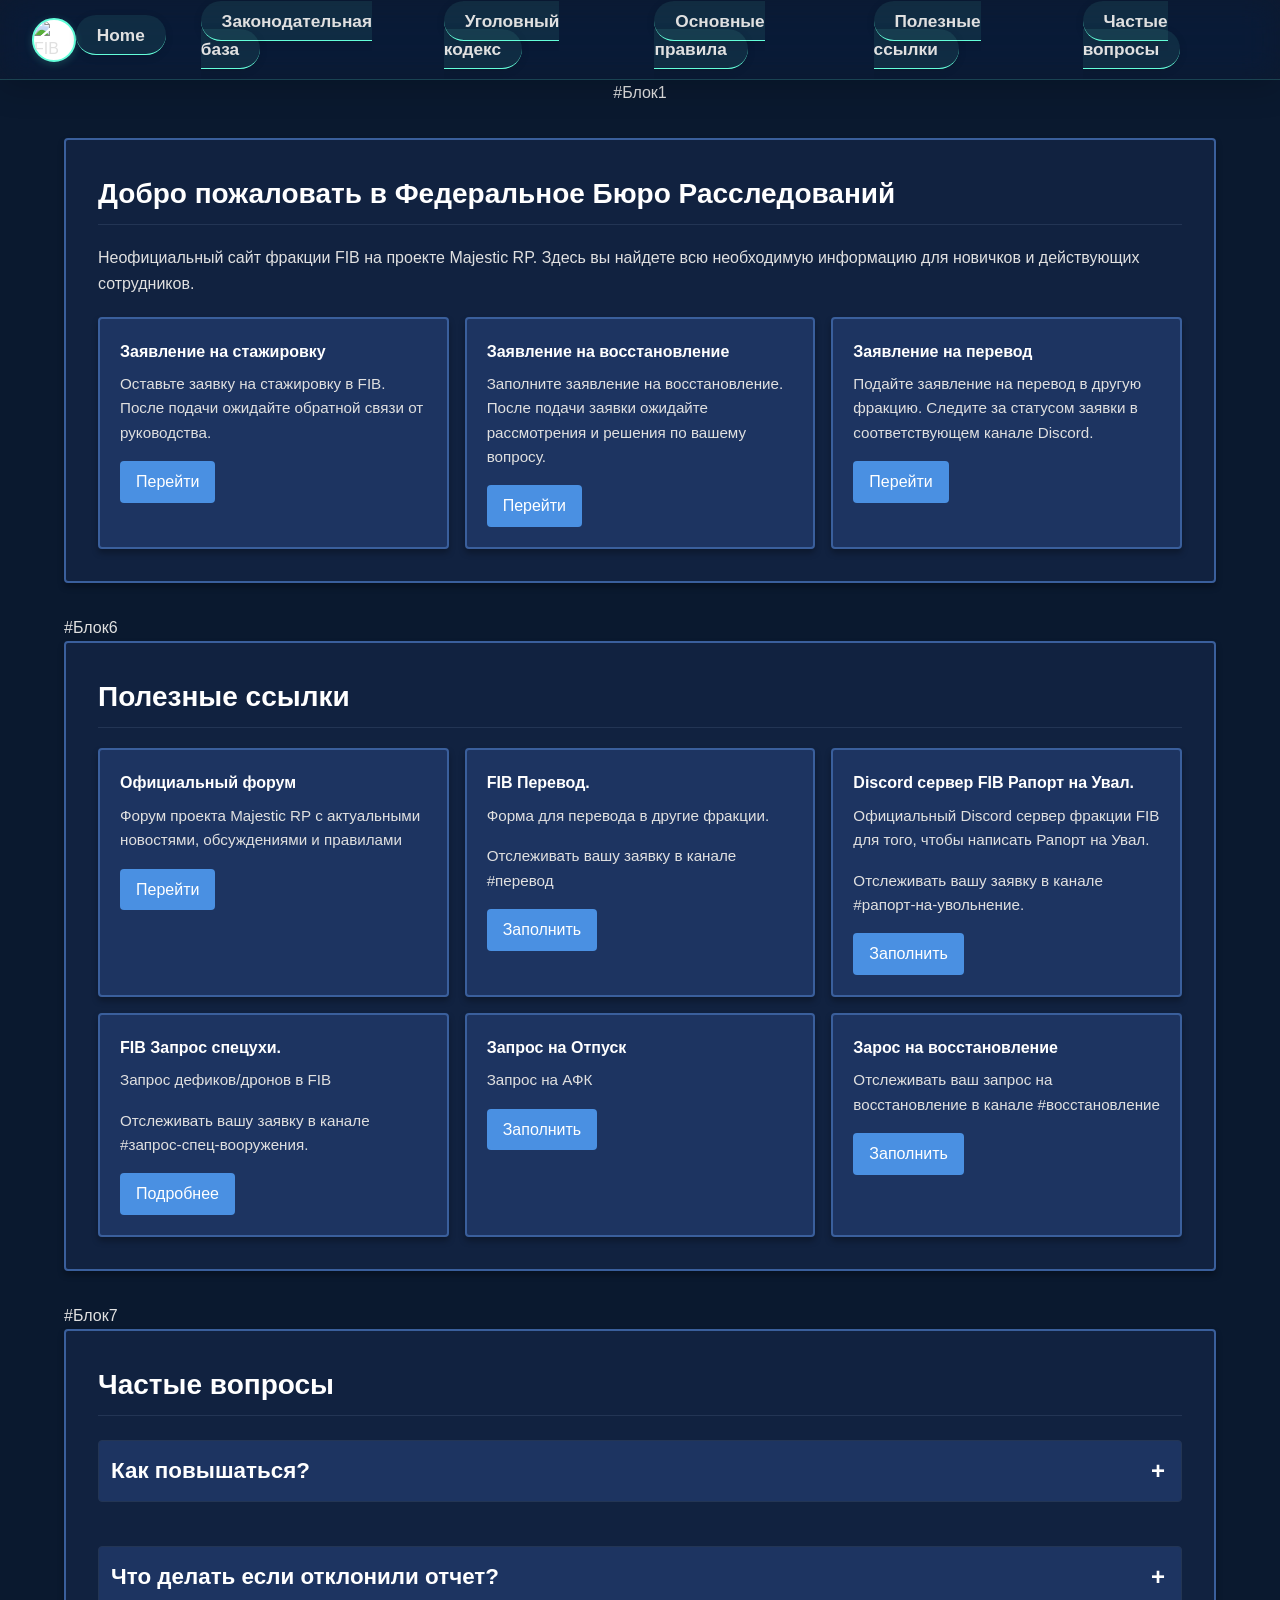
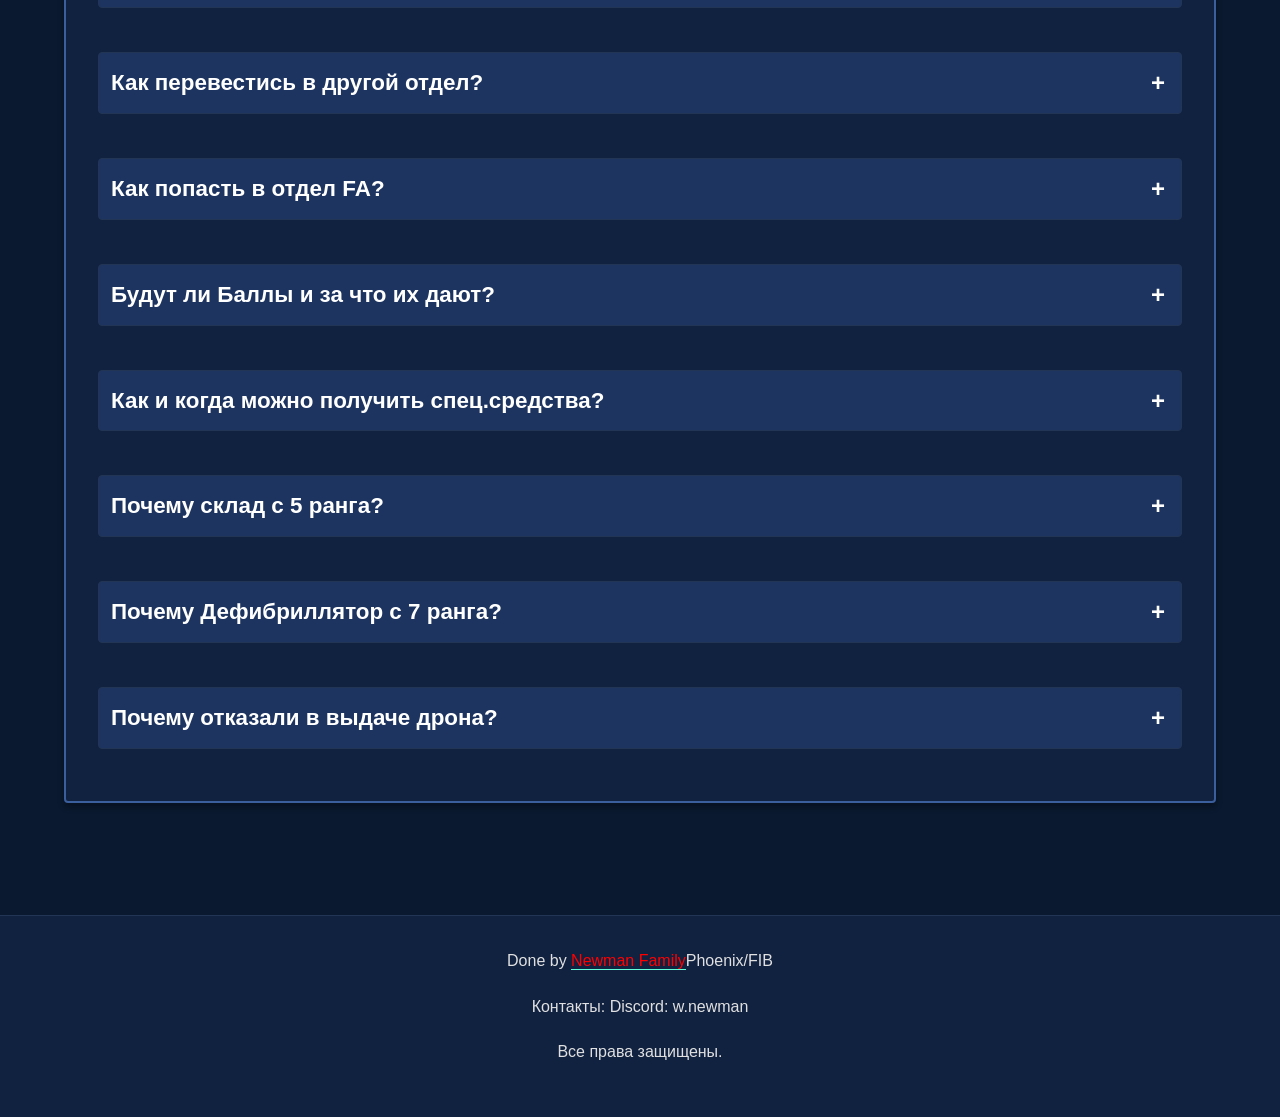
==== commit 5dd3fb57: "Update index.html" ====
--- a/index.html
+++ b/index.html
@@ -1393,7 +1393,7 @@
         }
     });
     </script>
-
+#Блок1
     <div class="container">
         <section id="home">
             <h2>Добро пожаловать в Федеральное Бюро Расследований</h2>
@@ -1417,7 +1417,7 @@
                 </div>
             </div>
         </section>
-        
+<!-- #Блок2        
         <section id="legislation">
             <img src="https://i.namu.wiki/i/XXGQFG5MWC7iY75oY2LX3NpGe3eABvGylkrHGbs4Z4IYvb6mHkf04YEzvNuygmuFcGlKefuaEbsucLLevyvWow.webp" alt="FIB" class="logo1"><h2>Законодательная база</h2>
             
@@ -1610,8 +1610,8 @@
                     </div>
                 </div>
             </div>
-        </section>
-        
+        </section> -->
+<!-- #Блок3        
         <section id="uk">
             <img src="https://i.namu.wiki/i/XXGQFG5MWC7iY75oY2LX3NpGe3eABvGylkrHGbs4Z4IYvb6mHkf04YEzvNuygmuFcGlKefuaEbsucLLevyvWow.webp" alt="FIB" class="logo1">
             <h2>Уголовный кодекс</h2>
@@ -1625,7 +1625,8 @@
             </div>
         </section>
         <section id="protected-territories">
-    <div class="explanation-title-row">
+    <div class="explanation-title-row"> -->
+<!-- #Блок4
         <h2>Закон о закрытых или особо охраняемых территориях</h2>
  
     </div>
@@ -1725,8 +1726,8 @@
                 <img src="https://i.ibb.co/5RQ1zZj/sang-1.png" alt="" style="max-width: 1500px; border-radius: 4px; margin: 1rem 0;">
             </div>
     </div>
-</section>
-        
+</section> -->
+<!-- #Блок5        
         <section id="rules">
             <img src="https://i.namu.wiki/i/XXGQFG5MWC7iY75oY2LX3NpGe3eABvGylkrHGbs4Z4IYvb6mHkf04YEzvNuygmuFcGlKefuaEbsucLLevyvWow.webp" alt="FIB" class="logo1">
             <h2>Основные правила проекта</h2>
@@ -1784,8 +1785,8 @@
 Исключение: функциональное использование "ползать", "присесть".</p>
                 </div>
             </div>
-        </section>
-
+        </section> -->
+#Блок6
         <section id="useful-links">
             <h2>Полезные ссылки</h2>
             
@@ -1830,14 +1831,14 @@
                 </div>
             </div>
         </section>
-       
+#Блок7       
         <section id="faq">
             <h2>Частые вопросы</h2>
             
             <h3 onclick="toggleCollapse('promotion-content')">Как повышаться?</h3>
             <div class="collapsible-content" id="promotion-content">
                 <div class="faq-item">
-                    <p>В Discord сервере есть канал #система-повышений, где подробно описаны все требования для каждого звания.</p>
+                    <p>В Discord сервере есть канал #система-повышений в каждом отделе, где подробно описаны все требования для каждого звания.</p>
                     <p>Для повышения нужно набрать количество баллов и закинуть отчет в канал #отчет-на-повышение.</p>
                     <p>для примера возмем отдел HRT</p>
                     <img src="https://i.ibb.co/PZgck0T3/Discord-k-A7-Msf-Nwjc.png" alt="123"style="width: 100%; max-width: 1500px; border-radius: 4px; margin: 1rem 0;">
@@ -1857,59 +1858,59 @@
             <h3 onclick="toggleCollapse('report-rejected-content')">Что делать если отклонили отчет?</h3>
             <div class="collapsible-content" id="report-rejected-content">
                 <div class="faq-item">
-                    <p>1. Имя/Фамилия/Статик либо не указан, либо указан неверно.</p>
-                    <p>2. Если вы повышаетесь за баллы из канала #благодарность, вы должны предоставить подтверждение того, что действительно были на мероприятии.</p>                   
-                </div>
-            </div>
-
-            <h3 onclick="toggleCollapse('cid-content')">Как попасть в отдел CID?</h3>
+                    <p>1. Имя/Фамилия/Статик не указан, либо указан неверно.</p>
+                    <p>2. Обратитесь к проверяющему и узнайте причину.</p>                   
+                </div>
+            </div>
+
+            <h3 onclick="toggleCollapse('cid-content')">Как перевестись в другой отдел?</h3>
             <div class="collapsible-content" id="cid-content">
                 <div class="faq-item">
-                    <p>Заявки в отдел CID работают, но приходят в другой Discord для секретности.</p>
-                    <p>Примечание: Не нужно писать в личные сообщения куратору или другим хайранам с просьбой рассмотреть вашу заявку — наберитесь терпения.</p>                
+                    <p>Заполнить заявку на перевод. Убидитесь что вашь ранг сотвестует данному отделу. </p>
+                    <p>Примечание: Не нужно писать в личные сообщения куратору или иному старшому составу с просьбой рассмотреть вашу заявку — наберитесь терпения.</p>                
                 </div>
             </div>
 
             <h3 onclick="toggleCollapse('fa-content')">Как попасть в отдел FA?</h3>
             <div class="collapsible-content" id="fa-content">
                 <div class="faq-item">
-                    <p>Нужно знать правила ПОЙП и правила терактов, вот ссылка <a href="https://forum.majestic-rp.ru/threads/pravila-ograblenii-i-pokhishchenii.8254/">Тык*</a> (Если кто-то ещё не понял — заявку тоже обязательно нужно оставить.)</p>
-                    <p>Примечание: Не нужно писать в личные сообщения куратору или другим хайранам с просьбой рассмотреть вашу заявку — наберитесь терпения.</p>                           
-                </div>
-            </div>
-
-            <h3 onclick="toggleCollapse('points-content')">Будут ли Баллы?</h3>
+                    <p>Нужно знать правила <a href="https://forum.majestic-rp.ru/threads/pravila-ograblenii-i-pokhishchenii.8254/">Правила ограблений и похищений*</a> и <a href="https://forum.majestic-rp.ru/threads/pravila-provedeniya-igrovykh-zakhvatov-teraktov.8843/">Правила проведения игровых захватов / терактов*</a>" Так-же иметь наличия определеного ранга.</p>
+                    <p>Примечание: Не нужно писать в личные сообщения куратору или иному старшому составу с просьбой рассмотреть вашу заявку — наберитесь терпения.</p>                           
+                </div>
+            </div>
+
+            <h3 onclick="toggleCollapse('points-content')">Будут ли Баллы и за что их дают?</h3>
             <div class="collapsible-content" id="points-content">
                 <div class="faq-item">
                     <p>Да, после каждого сбора будут выписаны баллы, и их количество зависит только от вас.</p>
-                    <p>Примечание: Не нужно писать в личные сообщения хайранам с просьбой рассмотреть вашу заявку или дать баллы.</p>                           
-                </div>
-            </div>
-
-            <h3 onclick="toggleCollapse('special-content')">Когда выдадут спецуху?</h3>
+                    <p>Примечание: Не нужно писать в личные сообщения всем. Балы выпысывает старшый состав после каждого мероприятия.</p>                           
+                </div>
+            </div>
+
+            <h3 onclick="toggleCollapse('special-content')">Как и когда можно получить спец.средства?</h3>
             <div class="collapsible-content" id="special-content">
                 <div class="faq-item">
-                    <p>После того как вам одобрят заявку, storekeeper всех тегнет, когда будет выдача.</p>
-                    <p>Примечание: После того как вы получите спецуху, оставьте отчет здесь: <a href="https://discord.com/channels/1382607727507017739/1382607729142530111">Тык*</a>.</p>                           
-                </div>
-            </div>
-
-            <h3 onclick="toggleCollapse('warehouse-content')">Почему склад с 6-7 ранга?</h3>
+                    <p>После того как вам одобрят заявку, Storekeeper всех тегнет, когда будет выдача.</p>
+                    <p>Примечание: После того как вы получите спецуху, оставьте отчет здесь: <a href="Discord Сервер">Тык*</a>.</p>                           
+                </div>
+            </div>
+
+            <h3 onclick="toggleCollapse('warehouse-content')">Почему склад с 5 ранга?</h3>
             <div class="collapsible-content" id="warehouse-content">
                 <div class="faq-item">
-                    <p>Людей много, и не всегда есть возможность прокормить всех.</p>                       
+                    <p>Людей много, и не всегда есть возможность обеспечить стабильный склад.</p>                       
                 </div>
             </div>
             <h3 onclick="toggleCollapse('warehouse-content1')">Почему Дефибриллятор с 7 ранга?</h3>
             <div class="collapsible-content" id="warehouse-content1">
                 <div class="faq-item">
-                    <p>Людей много, и не всегда есть возможность дать все всем и приоритет одается тому кто находится во фракций более продолжительное время.</p>                       
+                    <p>Людей много, и приоритет одается тому кто находится во фракций более продолжительное время.</p>                       
                 </div>
             </div>
             <h3 onclick="toggleCollapse('warehouse-content11')">Почему отказали в выдаче дрона?</h3>
             <div class="collapsible-content" id="warehouse-content11">
                 <div class="faq-item">
-                    <p>Дрон – ценный ресурс, который нужен для узконаправленных задач. Приоритет отдаётся сначала нашим агентам из CID и DEA.</p>                       
+                    <p>Дрон – ценный ресурс, который нужен для узконаправленных задач. Приоритет агентам из CID и DEA.</p>                       
                 </div>
             </div>
         </section>
@@ -1924,9 +1925,9 @@
     </div>
     
     <footer>
-        <p>Done by <a class="Red" href="https://discord.gg/yb2e3BHrcD">Majestic Empire</a> To Majestic RP Phoenix/FIB</p>
-        <p>Контакты: Discord: colepatkins</p>
-        <p>Никакие права не защищены. Несанкционированное копирование материалов разрешено.</p>
+        <p>Done by <a class="Red" href="https://discord.gg/newman">Newman Family</a>Phoenix/FIB</p>
+        <p>Контакты: Discord: w.newman</p>
+        <p>Все права защищены.</p>
     </footer>
 
     <script>
@@ -1990,7 +1991,7 @@
             });
         });
 
-        const ADMIN_PASSWORD = 'admin123'; 
+        const ADMIN_PASSWORD = 'admin6988'; 
         let isAdmin = false;
 
 
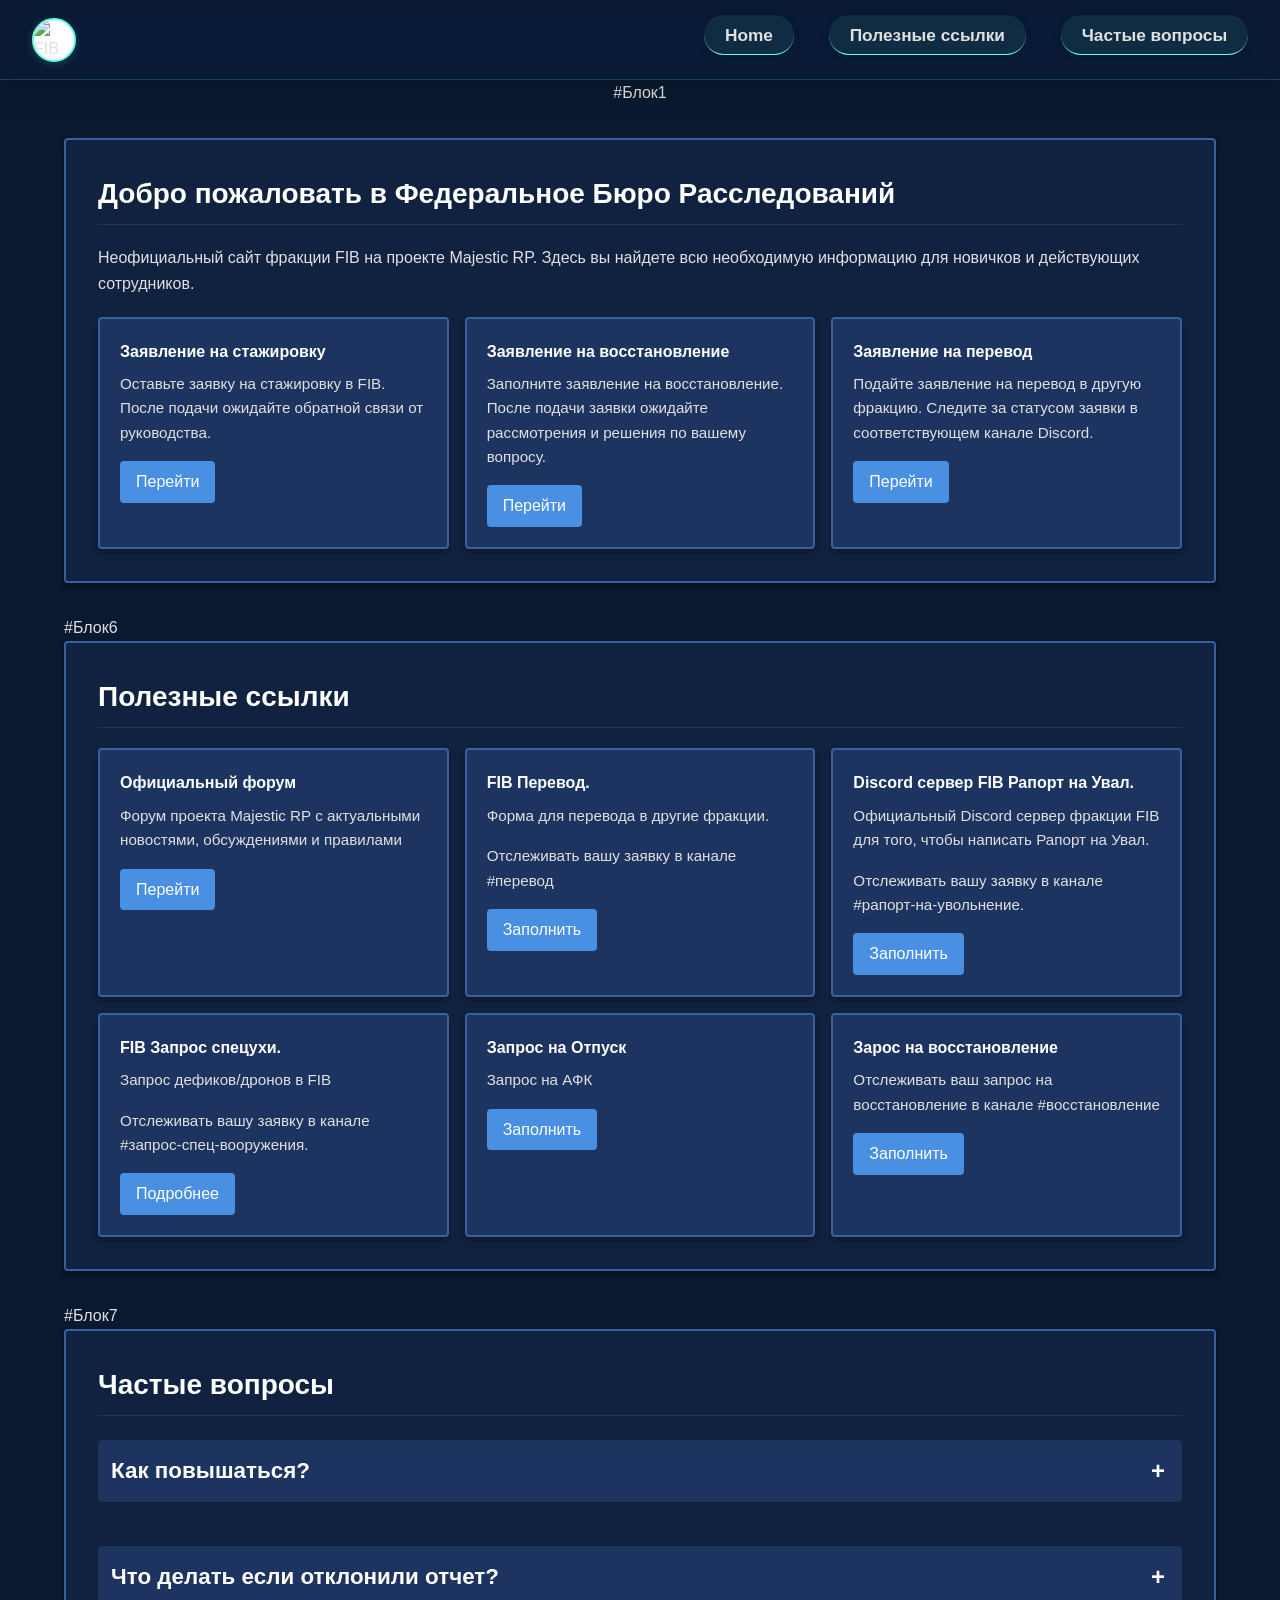
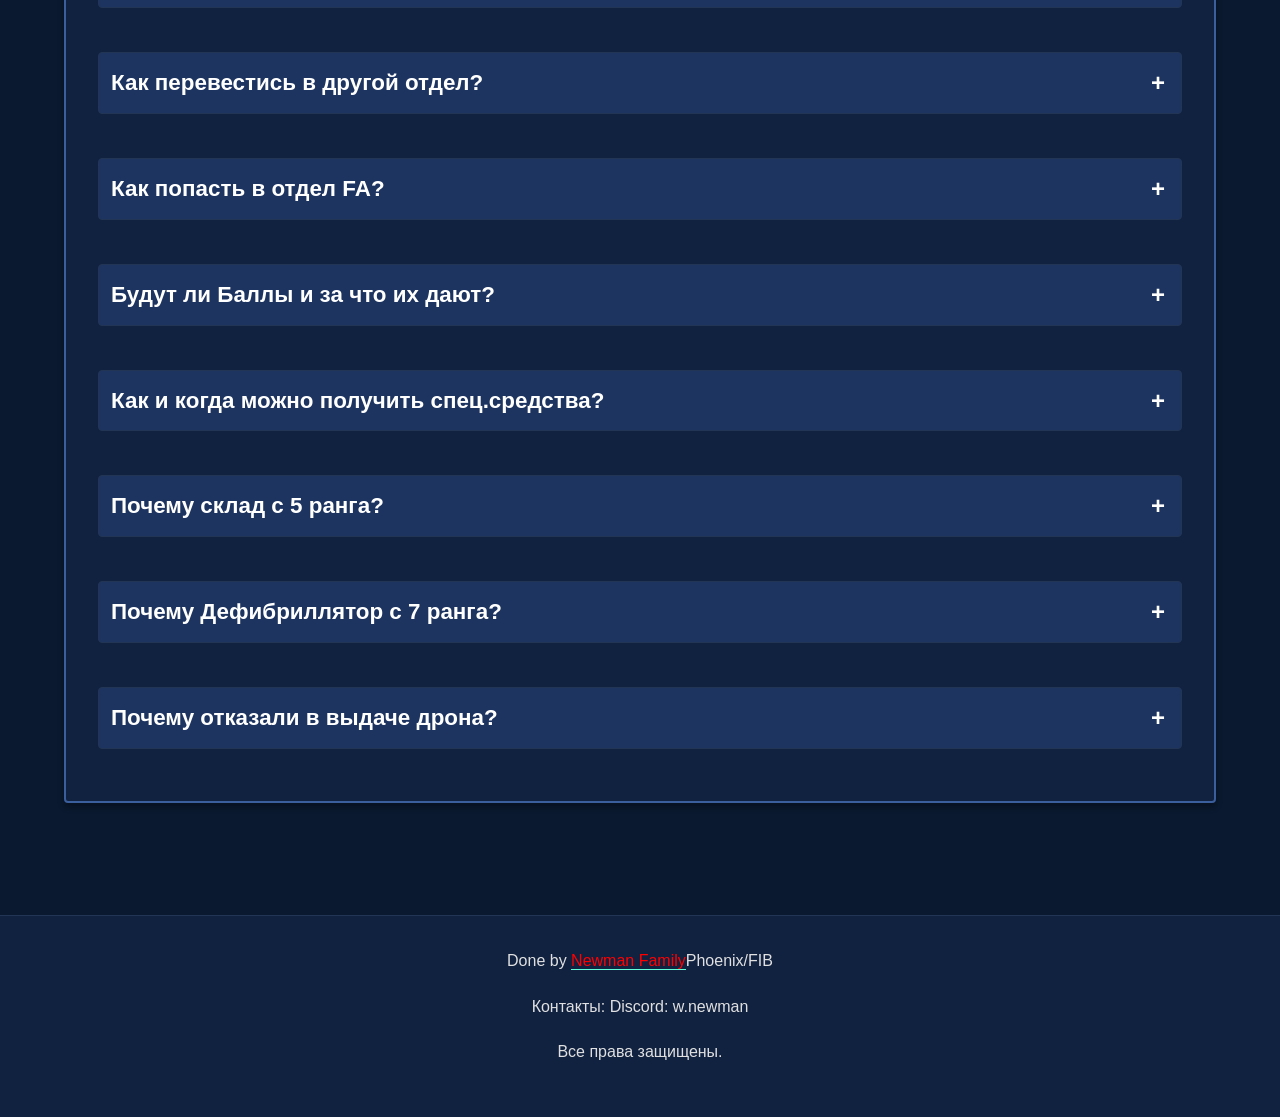
==== commit ff74b3a9: "Add files via upload" ====
--- a/index.html
+++ b/index.html
@@ -1336,9 +1336,9 @@
         </div>
         <ul class="notch-nav-links" id="notchNavLinks">
             <li><a href="#home">Home</a></li>
-            <li><a href="#legislation">Законодательная база</a></li>
+            <!-- <li><a href="#legislation">Законодательная база</a></li>
             <li><a href="#uk">Уголовный кодекс</a></li>
-            <li><a href="#rules">Основные правила</a></li>
+            <li><a href="#rules">Основные правила</a></li> -->
             <li><a href="#useful-links">Полезные ссылки</a></li>
             <li><a href="#faq">Частые вопросы</a></li>
         </ul>
@@ -1393,7 +1393,7 @@
         }
     });
     </script>
-#Блок1
+    #Блок1
     <div class="container">
         <section id="home">
             <h2>Добро пожаловать в Федеральное Бюро Расследований</h2>
